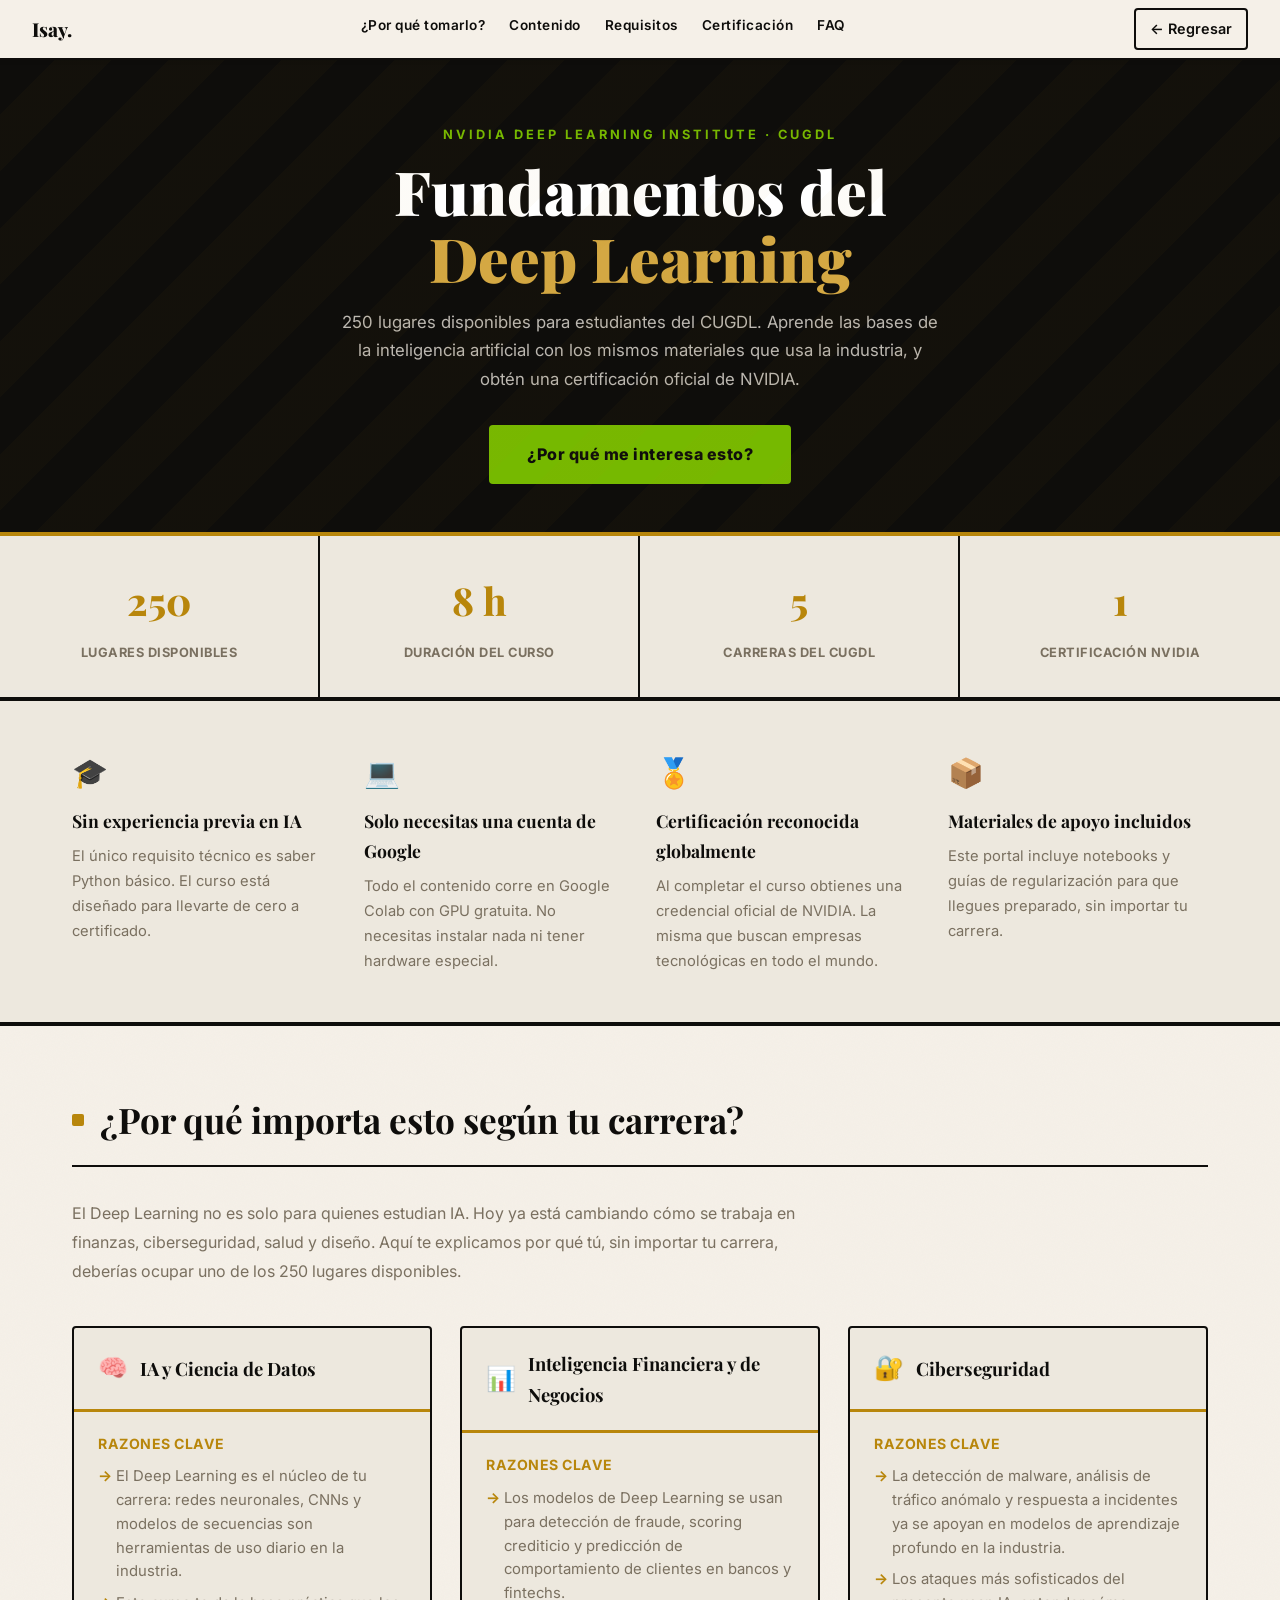
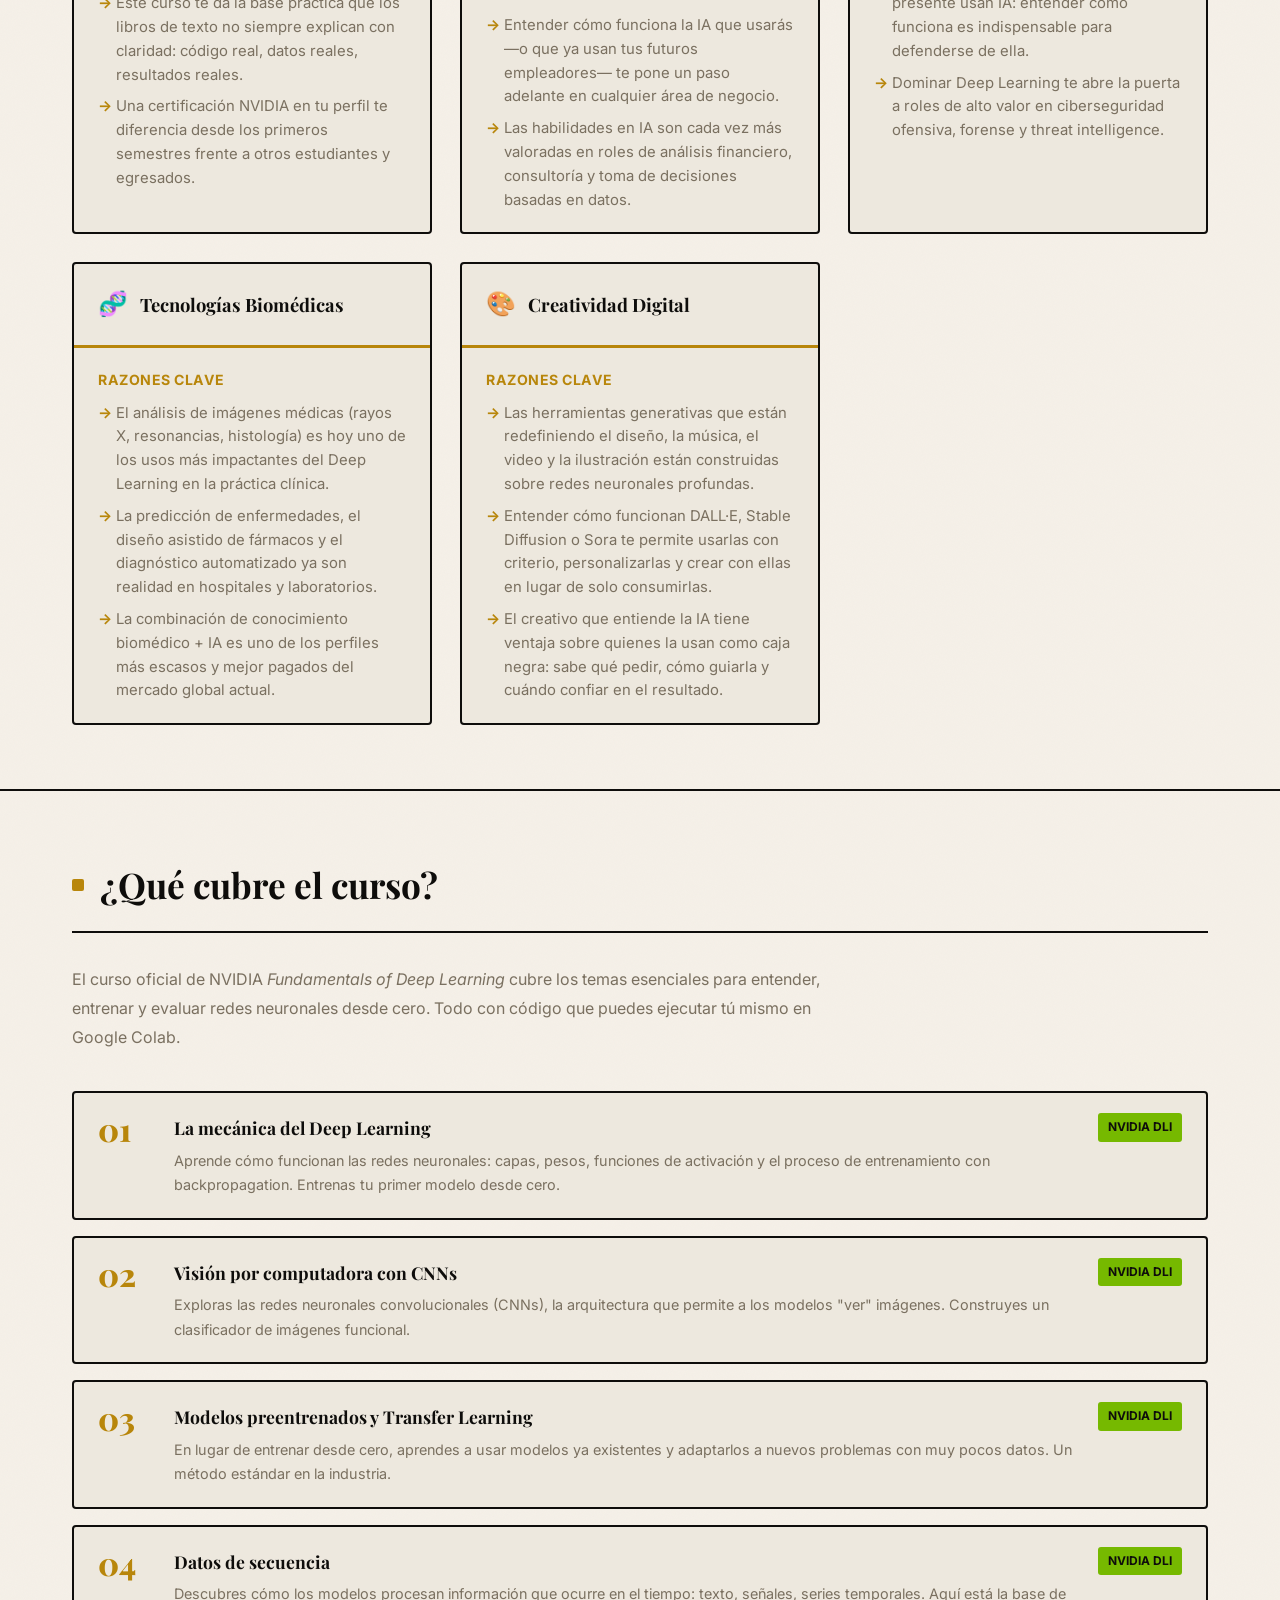
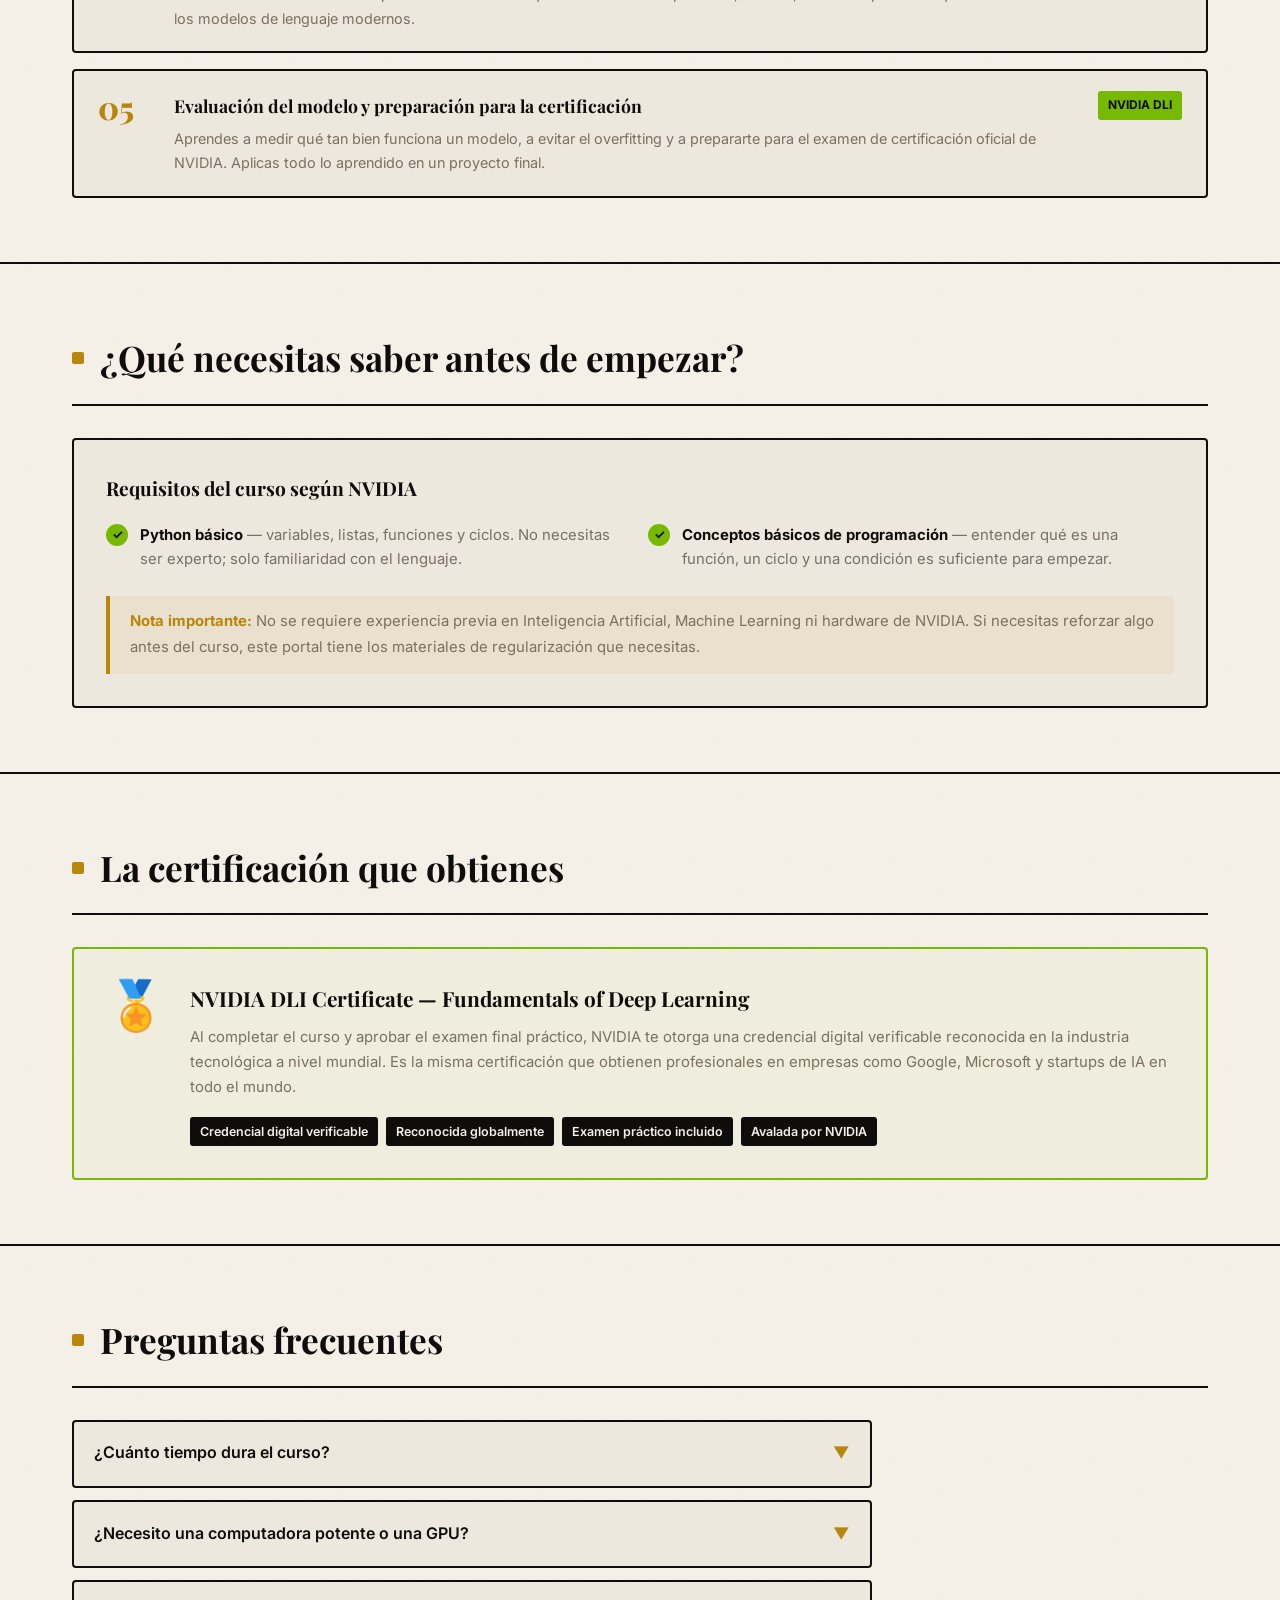
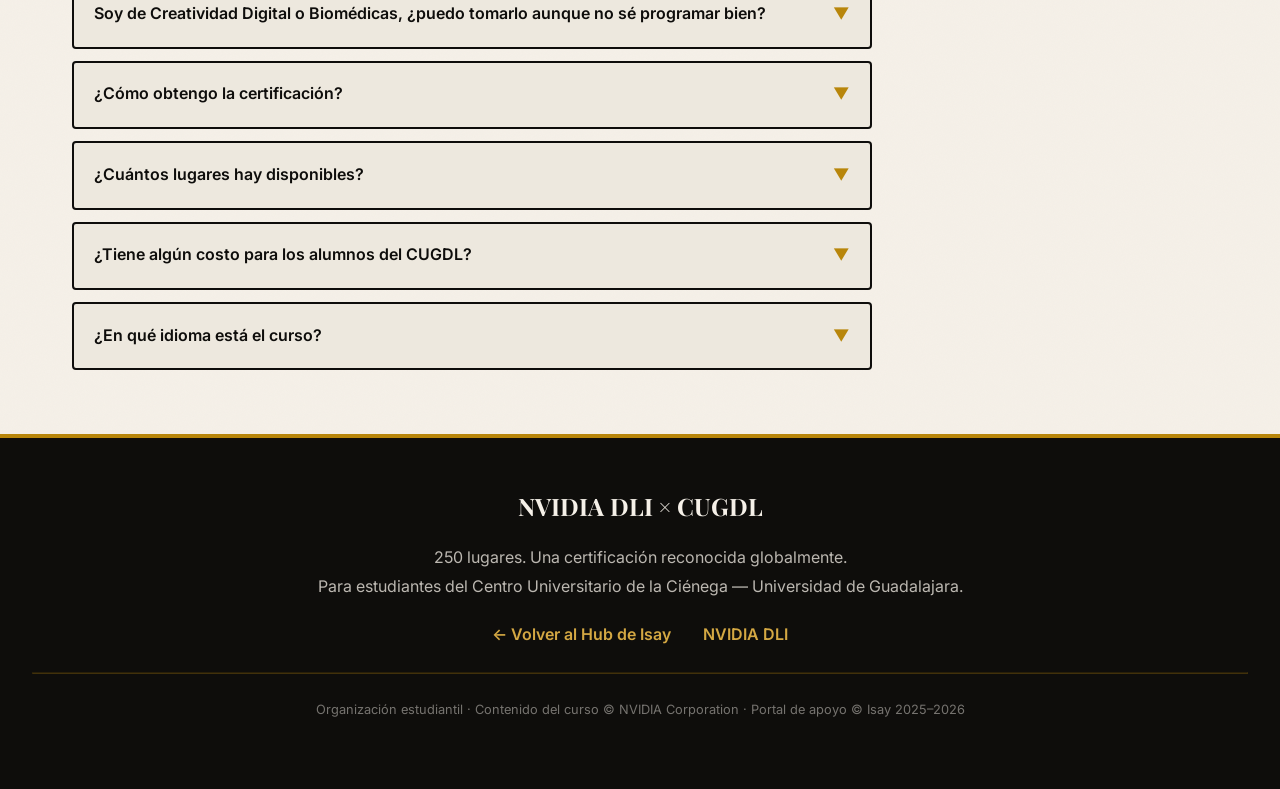
==== nvidia-dli/index.html @ f6b9dc1b "New version 2026 v1" ====
<!DOCTYPE html>
<html lang="es">
<head>
  <meta charset="UTF-8" />
  <meta name="viewport" content="width=device-width, initial-scale=1.0" />
  <title>Fundamentos del Deep Learning — NVIDIA DLI × CUGDL</title>
  <meta name="description" content="250 lugares disponibles. Certifícate en Deep Learning con NVIDIA sin importar tu carrera. Sin experiencia previa en IA requerida." />
  <link rel="preconnect" href="https://fonts.googleapis.com" />
  <link href="https://fonts.googleapis.com/css2?family=Playfair+Display:ital,wght@0,700;0,800;0,900;1,700&family=Inter:wght@300;400;500;600;700;800&family=JetBrains+Mono:wght@400;600&display=swap" rel="stylesheet" />
  <style>
    :root {
      --paper:   #f5f0e8;
      --paper2:  #ede8de;
      --paper3:  #e4ddd0;
      --ink:     #0e0d0b;
      --gold:    #b8860b;
      --gold-lt: #d4a843;
      --muted:   #7a7060;
      --teal:    #1a7a68;
      --red:     #8b1a1a;
      --nvidia:  #76b900;
      --white:   #ffffff;
    }
    * { margin: 0; padding: 0; box-sizing: border-box; }
    html { scroll-behavior: smooth; }

    body {
      font-family: 'Inter', sans-serif;
      background-color: var(--paper);
      background-image: url('data:image/svg+xml,<svg width="100" height="100" xmlns="http://www.w3.org/2000/svg"><filter id="n"><feTurbulence type="fractalNoise" baseFrequency="0.9" numOctaves="4"/></filter><rect width="100" height="100" fill="%230e0d0b" filter="url(%23n)" opacity="0.025"/></svg>');
      color: var(--ink);
      line-height: 1.7;
      overflow-x: hidden;
    }

    /* ── NAV ── */
    nav {
      position: fixed; top: 0; width: 100%; z-index: 100;
      background: var(--paper); border-bottom: 2px solid var(--ink);
      padding: 0 2rem; display: flex; align-items: center;
      justify-content: space-between; height: 60px;
      box-shadow: 0 2px 4px rgba(14,13,11,.08);
    }
    .nav-logo {
      font-family: 'Playfair Display', serif; font-weight: 800;
      font-size: 1.2rem; color: var(--ink); text-decoration: none;
    }
    .nav-logo:hover { color: var(--gold); }
    .nav-links { display: flex; gap: 1.5rem; }
    .nav-links a {
      color: var(--ink); text-decoration: none; font-size: .85rem;
      font-weight: 600; letter-spacing: .5px; border-bottom: 2px solid transparent;
      padding-bottom: 4px; transition: color .2s, border-color .2s;
    }
    .nav-links a:hover { color: var(--gold); border-color: var(--gold); }
    .btn-nav {
      display: inline-flex; align-items: center; gap: 6px;
      color: var(--ink); text-decoration: none; font-weight: 600;
      font-size: .9rem; border: 2px solid var(--ink); padding: 7px 14px;
      border-radius: 4px; transition: all .2s;
    }
    .btn-nav:hover { background: var(--ink); color: var(--paper); }

    main { margin-top: 60px; }

    /* ── MASTHEAD ── */
    .masthead {
      background: var(--ink);
      padding: 4rem 2rem 3rem;
      text-align: center;
      border-bottom: 4px solid var(--gold);
      position: relative;
      overflow: hidden;
    }
    .masthead::before {
      content: '';
      position: absolute; inset: 0;
      background: repeating-linear-gradient(
        -45deg,
        transparent, transparent 40px,
        rgba(184,134,11,.03) 40px, rgba(184,134,11,.03) 80px
      );
    }
    .masthead-eyebrow {
      font-size: .8rem; letter-spacing: 3px; font-weight: 700;
      color: var(--nvidia); text-transform: uppercase; margin-bottom: .75rem;
    }
    .masthead h1 {
      font-family: 'Playfair Display', serif;
      font-size: clamp(2rem, 5vw, 3.8rem);
      font-weight: 900; color: var(--white);
      line-height: 1.1; margin-bottom: 1rem;
    }
    .masthead h1 em { color: var(--gold-lt); font-style: normal; }
    .masthead-sub {
      color: rgba(245,240,232,.75); font-size: 1.05rem;
      max-width: 600px; margin: 0 auto 2rem;
    }
    .masthead-cta {
      display: inline-block;
      background: var(--nvidia); color: var(--ink);
      font-weight: 800; font-size: 1rem; letter-spacing: .5px;
      padding: 14px 36px; border-radius: 4px; text-decoration: none;
      border: 2px solid var(--nvidia); transition: all .2s;
    }
    .masthead-cta:hover { background: transparent; color: var(--nvidia); }

    /* ── STATS BAR ── */
    .stats-bar {
      display: grid;
      grid-template-columns: repeat(4, 1fr);
      background: var(--paper2);
      border-bottom: 2px solid var(--ink);
    }
    .stat {
      text-align: center;
      padding: 2rem 1rem;
      border-right: 2px solid var(--ink);
    }
    .stat:last-child { border-right: none; }
    .stat-num {
      font-family: 'Playfair Display', serif;
      font-size: 2.4rem; font-weight: 800;
      color: var(--gold); display: block; margin-bottom: .25rem;
    }
    .stat-label {
      font-size: .8rem; font-weight: 700; letter-spacing: .5px;
      text-transform: uppercase; color: var(--muted);
    }

    /* ── SECTIONS ── */
    section {
      padding: 4rem 2rem;
      max-width: 1200px;
      margin: 0 auto;
    }
    .section-divider {
      border: none;
      border-top: 2px solid var(--ink);
      margin: 0;
    }
    .section-head {
      display: flex; align-items: center; gap: 1rem;
      margin-bottom: 2rem; padding-bottom: 1rem;
      border-bottom: 2px solid var(--ink);
    }
    .section-head::before {
      content: ''; width: 12px; height: 12px;
      background: var(--gold); border-radius: 2px; flex-shrink: 0;
    }
    .section-head h2 {
      font-family: 'Playfair Display', serif;
      font-size: clamp(1.6rem, 3vw, 2.2rem); color: var(--ink);
    }
    .section-intro {
      color: var(--muted); font-size: 1rem; line-height: 1.8;
      max-width: 760px; margin-bottom: 2.5rem;
    }

    /* ── HOOK STRIP ── */
    .hook-strip {
      background: var(--paper2);
      border-top: 2px solid var(--ink);
      border-bottom: 2px solid var(--ink);
    }
    .hook-strip-inner {
      max-width: 1200px; margin: 0 auto;
      padding: 3rem 2rem;
      display: grid;
      grid-template-columns: repeat(auto-fit, minmax(220px, 1fr));
      gap: 2rem;
    }
    .hook-item {
      display: flex; flex-direction: column; gap: .5rem;
    }
    .hook-icon { font-size: 1.8rem; }
    .hook-title {
      font-family: 'Playfair Display', serif;
      font-size: 1.1rem; font-weight: 700; color: var(--ink);
    }
    .hook-desc { font-size: .92rem; color: var(--muted); line-height: 1.7; }

    /* ── CARRERA CARDS ── */
    .carreras-grid {
      display: grid;
      grid-template-columns: repeat(auto-fit, minmax(300px, 1fr));
      gap: 1.75rem;
    }
    .carrera-card {
      background: var(--paper2);
      border: 2px solid var(--ink);
      border-radius: 4px;
      overflow: hidden;
      transition: transform .3s, box-shadow .3s;
    }
    .carrera-card:hover {
      transform: translateY(-4px);
      box-shadow: 0 8px 20px rgba(14,13,11,.15);
    }
    .carrera-head {
      padding: 1.25rem 1.5rem;
      border-bottom: 3px solid var(--gold);
      display: flex; align-items: center; gap: .75rem;
    }
    .carrera-icon { font-size: 1.5rem; }
    .carrera-name {
      font-family: 'Playfair Display', serif;
      font-size: 1.15rem; font-weight: 700; color: var(--ink);
    }
    .carrera-body { padding: 1.25rem 1.5rem; }
    .carrera-why {
      font-size: .88rem; font-weight: 700; text-transform: uppercase;
      letter-spacing: .5px; color: var(--gold); margin-bottom: .6rem;
    }
    .carrera-body ul {
      list-style: none; display: flex; flex-direction: column; gap: .5rem;
    }
    .carrera-body li {
      font-size: .93rem; color: var(--muted); line-height: 1.6;
      padding-left: 1.1rem; position: relative;
    }
    .carrera-body li::before {
      content: '→'; position: absolute; left: 0; color: var(--gold); font-weight: 700;
    }

    /* ── COURSE MODULES ── */
    .modules-list {
      display: flex; flex-direction: column; gap: 1rem;
    }
    .module-row {
      display: grid;
      grid-template-columns: 56px 1fr auto;
      align-items: start;
      gap: 1.25rem;
      background: var(--paper2);
      border: 2px solid var(--ink);
      border-radius: 4px;
      padding: 1.25rem 1.5rem;
      transition: box-shadow .2s;
    }
    .module-row:hover { box-shadow: 0 4px 12px rgba(14,13,11,.1); }
    .module-num {
      font-family: 'Playfair Display', serif;
      font-size: 2rem; font-weight: 800; color: var(--gold);
      line-height: 1;
    }
    .module-content {}
    .module-title {
      font-family: 'Playfair Display', serif;
      font-size: 1.1rem; font-weight: 700; color: var(--ink);
      margin-bottom: .35rem;
    }
    .module-desc { font-size: .9rem; color: var(--muted); line-height: 1.7; }
    .module-badge {
      background: var(--nvidia); color: var(--ink);
      font-size: .75rem; font-weight: 700; padding: 4px 10px;
      border-radius: 3px; white-space: nowrap; align-self: start;
    }

    /* ── PREREQS ── */
    .prereqs-box {
      background: var(--paper2);
      border: 2px solid var(--ink);
      border-radius: 4px;
      padding: 2rem;
    }
    .prereqs-title {
      font-family: 'Playfair Display', serif;
      font-size: 1.2rem; font-weight: 700; color: var(--ink);
      margin-bottom: 1.25rem;
    }
    .prereq-grid {
      display: grid;
      grid-template-columns: repeat(auto-fit, minmax(240px, 1fr));
      gap: 1rem;
    }
    .prereq-item {
      display: flex; align-items: flex-start; gap: .75rem;
    }
    .prereq-check {
      width: 22px; height: 22px; min-width: 22px;
      background: var(--nvidia); color: var(--ink);
      border-radius: 50%; display: flex; align-items: center;
      justify-content: center; font-weight: 700; font-size: .8rem;
    }
    .prereq-text { font-size: .93rem; color: var(--muted); line-height: 1.6; }
    .prereq-text strong { color: var(--ink); }
    .nota-box {
      margin-top: 1.5rem;
      border-left: 4px solid var(--gold);
      padding: .85rem 1.25rem;
      background: rgba(184,134,11,.07);
      border-radius: 0 4px 4px 0;
      font-size: .93rem; color: var(--muted); line-height: 1.7;
    }
    .nota-box strong { color: var(--gold); }

    /* ── FECHAS STRIP ── */
    .fechas-strip {
      background: var(--ink);
      border-bottom: 4px solid var(--gold);
    }
    .fechas-inner {
      max-width: 1200px; margin: 0 auto;
      padding: 2.5rem 2rem; text-align: center;
    }
    .fechas-eyebrow {
      font-size: .72rem; letter-spacing: 3px; text-transform: uppercase;
      color: var(--nvidia); font-weight: 700; margin-bottom: 1.5rem;
    }
    .fechas-grid {
      display: flex; align-items: center; justify-content: center;
      gap: 2.5rem; flex-wrap: wrap; margin-bottom: 1.25rem;
    }
    .fecha-item { text-align: center; }
    .fecha-dia {
      display: block;
      font-family: 'Playfair Display', serif; font-size: 1.5rem; font-weight: 800;
      color: var(--white); margin-bottom: .3rem;
    }
    .fecha-hora {
      display: block;
      font-family: 'JetBrains Mono', monospace; font-size: 1.1rem;
      color: var(--gold-lt); font-weight: 600; margin-bottom: .2rem;
    }
    .fecha-chip {
      display: inline-block;
      background: var(--gold); color: var(--ink);
      font-size: .7rem; font-weight: 700; letter-spacing: .5px;
      padding: 3px 10px; border-radius: 3px;
    }
    .fecha-sep {
      font-family: 'Playfair Display', serif; font-size: 2.5rem;
      color: var(--gold); font-weight: 700; opacity: .5;
    }
    .fechas-nota {
      font-size: .8rem; color: rgba(245,240,232,.45); letter-spacing: .3px;
    }

    /* ── OBJETIVOS BOX ── */
    .objetivos-box {
      background: rgba(118,185,0,.06);
      border: 2px solid var(--nvidia);
      border-radius: 4px; padding: 1.5rem 2rem; margin-bottom: 2rem;
    }
    .objetivos-title {
      font-size: .72rem; font-weight: 700; text-transform: uppercase;
      letter-spacing: 2px; color: var(--nvidia); margin-bottom: 1rem;
    }
    .objetivos-list {
      display: grid;
      grid-template-columns: repeat(auto-fit, minmax(220px, 1fr));
      gap: .75rem;
    }
    .objetivo-item {
      display: flex; gap: .6rem; align-items: flex-start;
    }
    .objetivo-check {
      width: 20px; min-width: 20px; height: 20px;
      background: var(--nvidia); color: var(--ink); border-radius: 50%;
      display: flex; align-items: center; justify-content: center;
      font-size: .7rem; font-weight: 800;
    }
    .objetivo-text { font-size: .9rem; color: var(--muted); line-height: 1.5; }

    /* ── CERT INFO ── */
    .cert-box {
      border: 2px solid var(--nvidia);
      border-radius: 4px;
      padding: 2rem;
      display: grid;
      grid-template-columns: auto 1fr;
      gap: 1.5rem;
      align-items: start;
      background: rgba(118,185,0,.04);
    }
    .cert-logo {
      font-size: 3rem; line-height: 1;
    }
    .cert-title {
      font-family: 'Playfair Display', serif;
      font-size: 1.3rem; font-weight: 700; color: var(--ink);
      margin-bottom: .5rem;
    }
    .cert-desc { font-size: .93rem; color: var(--muted); line-height: 1.7; }
    .cert-tags {
      display: flex; flex-wrap: wrap; gap: .5rem; margin-top: 1rem;
    }
    .cert-tag {
      background: var(--ink); color: var(--paper);
      font-size: .78rem; font-weight: 600; padding: 4px 10px;
      border-radius: 3px;
    }

    /* ── FAQ ── */
    .faq-list { max-width: 800px; display: flex; flex-direction: column; gap: .75rem; }
    .faq-item {
      background: var(--paper2); border: 2px solid var(--ink);
      border-radius: 4px; overflow: hidden;
    }
    .faq-q {
      padding: 1.1rem 1.25rem;
      display: flex; justify-content: space-between; align-items: center;
      font-weight: 600; cursor: pointer;
      border-bottom: 2px solid transparent;
      transition: background .2s;
    }
    .faq-q:hover { background: var(--paper3); }
    .faq-item.open .faq-q { border-color: var(--ink); }
    .faq-arrow { color: var(--gold); font-size: 1rem; transition: transform .2s; }
    .faq-item.open .faq-arrow { transform: rotate(180deg); }
    .faq-a {
      max-height: 0; overflow: hidden;
      padding: 0 1.25rem; color: var(--muted);
      font-size: .93rem; line-height: 1.8;
      transition: max-height .3s ease, padding .3s ease;
    }
    .faq-item.open .faq-a { max-height: 400px; padding: 1.1rem 1.25rem; }

    /* ── FOOTER ── */
    footer {
      background: var(--ink); color: var(--paper);
      padding: 3rem 2rem; text-align: center;
      border-top: 4px solid var(--gold); margin-top: 0;
    }
    footer h3 {
      font-family: 'Playfair Display', serif;
      font-size: 1.5rem; margin-bottom: 1rem;
    }
    footer p { color: rgba(245,240,232,.75); margin-bottom: 1.25rem; line-height: 1.8; }
    .footer-links { display: flex; justify-content: center; gap: 2rem; flex-wrap: wrap; margin-bottom: 1.5rem; }
    .footer-links a { color: var(--gold-lt); text-decoration: none; font-weight: 600; transition: color .2s; }
    .footer-links a:hover { color: var(--white); }
    hr.footer-rule { border-color: var(--gold); opacity: .3; margin: 1.5rem 0; }
    .footer-credits { font-size: .8rem; color: rgba(245,240,232,.45); }

    /* ── RESPONSIVE ── */
    @media (max-width: 768px) {
      .stats-bar { grid-template-columns: repeat(2, 1fr); }
      .stat { border-bottom: 2px solid var(--ink); }
      .stat:nth-child(odd) { border-right: 2px solid var(--ink); }
      .stat:nth-child(even) { border-right: none; }
      .stat:nth-last-child(-n+2) { border-bottom: none; }
      .nav-links { display: none; }
      .module-row { grid-template-columns: 44px 1fr; }
      .module-badge { display: none; }
      .cert-box { grid-template-columns: 1fr; }
    }
    @media (max-width: 480px) {
      section { padding: 2.5rem 1rem; }
      .masthead { padding: 3rem 1rem 2.5rem; }
      .stats-bar { grid-template-columns: 1fr 1fr; }
    }
  </style>
</head>
<body>

  <!-- NAV -->
  <nav>
    <a href="../" class="nav-logo">Isay.</a>
    <div class="nav-links">
      <a href="#por-que">¿Por qué tomarlo?</a>
      <a href="#contenido">Contenido</a>
      <a href="#requisitos">Requisitos</a>
      <a href="#certificacion">Certificación</a>
      <a href="#faq">FAQ</a>
    </div>
    <a href="../" class="btn-nav">← Regresar</a>
  </nav>

  <main>

    <!-- MASTHEAD -->
    <div class="masthead">
      <p class="masthead-eyebrow">NVIDIA Deep Learning Institute · CUGDL</p>
      <h1>Fundamentos del<br><em>Deep Learning</em></h1>
      <p class="masthead-sub">
        250 lugares disponibles para estudiantes del CUGDL.
        Aprende las bases de la inteligencia artificial con los mismos materiales que usa la industria,
        y obtén una certificación oficial de NVIDIA.
      </p>
      <a href="#por-que" class="masthead-cta">¿Por qué me interesa esto?</a>
    </div>

    <!-- STATS BAR -->
    <div class="stats-bar">
      <div class="stat">
        <span class="stat-num">250</span>
        <span class="stat-label">Lugares disponibles</span>
      </div>
      <div class="stat">
        <span class="stat-num">8 h</span>
        <span class="stat-label">Duración del curso</span>
      </div>
      <div class="stat">
        <span class="stat-num">5</span>
        <span class="stat-label">Carreras del CUGDL</span>
      </div>
      <div class="stat">
        <span class="stat-num">1</span>
        <span class="stat-label">Certificación NVIDIA</span>
      </div>
    </div>

    <!-- HOOK STRIP -->
    <div class="hook-strip">
      <div class="hook-strip-inner">
        <div class="hook-item">
          <span class="hook-icon">🎓</span>
          <div class="hook-title">Sin experiencia previa en IA</div>
          <p class="hook-desc">El único requisito técnico es saber Python básico. El curso está diseñado para llevarte de cero a certificado.</p>
        </div>
        <div class="hook-item">
          <span class="hook-icon">💻</span>
          <div class="hook-title">Solo necesitas una cuenta de Google</div>
          <p class="hook-desc">Todo el contenido corre en Google Colab con GPU gratuita. No necesitas instalar nada ni tener hardware especial.</p>
        </div>
        <div class="hook-item">
          <span class="hook-icon">🏅</span>
          <div class="hook-title">Certificación reconocida globalmente</div>
          <p class="hook-desc">Al completar el curso obtienes una credencial oficial de NVIDIA. La misma que buscan empresas tecnológicas en todo el mundo.</p>
        </div>
        <div class="hook-item">
          <span class="hook-icon">📦</span>
          <div class="hook-title">Materiales de apoyo incluidos</div>
          <p class="hook-desc">Este portal incluye notebooks y guías de regularización para que llegues preparado, sin importar tu carrera.</p>
        </div>
      </div>
    </div>

    <hr class="section-divider" />

    <!-- POR QUÉ — 5 CARRERAS -->
    <section id="por-que">
      <div class="section-head">
        <h2>¿Por qué importa esto según tu carrera?</h2>
      </div>
      <p class="section-intro">
        El Deep Learning no es solo para quienes estudian IA. Hoy ya está cambiando cómo se trabaja en finanzas, ciberseguridad, salud y diseño. Aquí te explicamos por qué tú, sin importar tu carrera, deberías ocupar uno de los 250 lugares disponibles.
      </p>
      <div class="carreras-grid">

        <div class="carrera-card">
          <div class="carrera-head">
            <span class="carrera-icon">🧠</span>
            <span class="carrera-name">IA y Ciencia de Datos</span>
          </div>
          <div class="carrera-body">
            <p class="carrera-why">Razones clave</p>
            <ul>
              <li>El Deep Learning es el núcleo de tu carrera: redes neuronales, CNNs y modelos de secuencias son herramientas de uso diario en la industria.</li>
              <li>Este curso te da la base práctica que los libros de texto no siempre explican con claridad: código real, datos reales, resultados reales.</li>
              <li>Una certificación NVIDIA en tu perfil te diferencia desde los primeros semestres frente a otros estudiantes y egresados.</li>
            </ul>
          </div>
        </div>

        <div class="carrera-card">
          <div class="carrera-head">
            <span class="carrera-icon">📊</span>
            <span class="carrera-name">Inteligencia Financiera y de Negocios</span>
          </div>
          <div class="carrera-body">
            <p class="carrera-why">Razones clave</p>
            <ul>
              <li>Los modelos de Deep Learning se usan para detección de fraude, scoring crediticio y predicción de comportamiento de clientes en bancos y fintechs.</li>
              <li>Entender cómo funciona la IA que usarás —o que ya usan tus futuros empleadores— te pone un paso adelante en cualquier área de negocio.</li>
              <li>Las habilidades en IA son cada vez más valoradas en roles de análisis financiero, consultoría y toma de decisiones basadas en datos.</li>
            </ul>
          </div>
        </div>

        <div class="carrera-card">
          <div class="carrera-head">
            <span class="carrera-icon">🔐</span>
            <span class="carrera-name">Ciberseguridad</span>
          </div>
          <div class="carrera-body">
            <p class="carrera-why">Razones clave</p>
            <ul>
              <li>La detección de malware, análisis de tráfico anómalo y respuesta a incidentes ya se apoyan en modelos de aprendizaje profundo en la industria.</li>
              <li>Los ataques más sofisticados del presente usan IA: entender cómo funciona es indispensable para defenderse de ella.</li>
              <li>Dominar Deep Learning te abre la puerta a roles de alto valor en ciberseguridad ofensiva, forense y threat intelligence.</li>
            </ul>
          </div>
        </div>

        <div class="carrera-card">
          <div class="carrera-head">
            <span class="carrera-icon">🧬</span>
            <span class="carrera-name">Tecnologías Biomédicas</span>
          </div>
          <div class="carrera-body">
            <p class="carrera-why">Razones clave</p>
            <ul>
              <li>El análisis de imágenes médicas (rayos X, resonancias, histología) es hoy uno de los usos más impactantes del Deep Learning en la práctica clínica.</li>
              <li>La predicción de enfermedades, el diseño asistido de fármacos y el diagnóstico automatizado ya son realidad en hospitales y laboratorios.</li>
              <li>La combinación de conocimiento biomédico + IA es uno de los perfiles más escasos y mejor pagados del mercado global actual.</li>
            </ul>
          </div>
        </div>

        <div class="carrera-card">
          <div class="carrera-head">
            <span class="carrera-icon">🎨</span>
            <span class="carrera-name">Creatividad Digital</span>
          </div>
          <div class="carrera-body">
            <p class="carrera-why">Razones clave</p>
            <ul>
              <li>Las herramientas generativas que están redefiniendo el diseño, la música, el video y la ilustración están construidas sobre redes neuronales profundas.</li>
              <li>Entender cómo funcionan DALL·E, Stable Diffusion o Sora te permite usarlas con criterio, personalizarlas y crear con ellas en lugar de solo consumirlas.</li>
              <li>El creativo que entiende la IA tiene ventaja sobre quienes la usan como caja negra: sabe qué pedir, cómo guiarla y cuándo confiar en el resultado.</li>
            </ul>
          </div>
        </div>

      </div>
    </section>

    <hr class="section-divider" />

    <!-- CONTENIDO DEL CURSO -->
    <section id="contenido">
      <div class="section-head">
        <h2>¿Qué cubre el curso?</h2>
      </div>
      <p class="section-intro">
        El curso oficial de NVIDIA <em>Fundamentals of Deep Learning</em> cubre los temas esenciales para entender, entrenar y evaluar redes neuronales desde cero. Todo con código que puedes ejecutar tú mismo en Google Colab.
      </p>
      <div class="modules-list">

        <div class="module-row">
          <div class="module-num">01</div>
          <div class="module-content">
            <div class="module-title">La mecánica del Deep Learning</div>
            <p class="module-desc">Aprende cómo funcionan las redes neuronales: capas, pesos, funciones de activación y el proceso de entrenamiento con backpropagation. Entrenas tu primer modelo desde cero.</p>
          </div>
          <span class="module-badge">NVIDIA DLI</span>
        </div>

        <div class="module-row">
          <div class="module-num">02</div>
          <div class="module-content">
            <div class="module-title">Visión por computadora con CNNs</div>
            <p class="module-desc">Exploras las redes neuronales convolucionales (CNNs), la arquitectura que permite a los modelos "ver" imágenes. Construyes un clasificador de imágenes funcional.</p>
          </div>
          <span class="module-badge">NVIDIA DLI</span>
        </div>

        <div class="module-row">
          <div class="module-num">03</div>
          <div class="module-content">
            <div class="module-title">Modelos preentrenados y Transfer Learning</div>
            <p class="module-desc">En lugar de entrenar desde cero, aprendes a usar modelos ya existentes y adaptarlos a nuevos problemas con muy pocos datos. Un método estándar en la industria.</p>
          </div>
          <span class="module-badge">NVIDIA DLI</span>
        </div>

        <div class="module-row">
          <div class="module-num">04</div>
          <div class="module-content">
            <div class="module-title">Datos de secuencia</div>
            <p class="module-desc">Descubres cómo los modelos procesan información que ocurre en el tiempo: texto, señales, series temporales. Aquí está la base de los modelos de lenguaje modernos.</p>
          </div>
          <span class="module-badge">NVIDIA DLI</span>
        </div>

        <div class="module-row">
          <div class="module-num">05</div>
          <div class="module-content">
            <div class="module-title">Evaluación del modelo y preparación para la certificación</div>
            <p class="module-desc">Aprendes a medir qué tan bien funciona un modelo, a evitar el overfitting y a prepararte para el examen de certificación oficial de NVIDIA. Aplicas todo lo aprendido en un proyecto final.</p>
          </div>
          <span class="module-badge">NVIDIA DLI</span>
        </div>

      </div>
    </section>

    <hr class="section-divider" />

    <!-- REQUISITOS -->
    <section id="requisitos">
      <div class="section-head">
        <h2>¿Qué necesitas saber antes de empezar?</h2>
      </div>
      <div class="prereqs-box">
        <p class="prereqs-title">Requisitos del curso según NVIDIA</p>
        <div class="prereq-grid">
          <div class="prereq-item">
            <div class="prereq-check">✓</div>
            <p class="prereq-text"><strong>Python básico</strong> — variables, listas, funciones y ciclos. No necesitas ser experto; solo familiaridad con el lenguaje.</p>
          </div>
          <div class="prereq-item">
            <div class="prereq-check">✓</div>
            <p class="prereq-text"><strong>Conceptos básicos de programación</strong> — entender qué es una función, un ciclo y una condición es suficiente para empezar.</p>
          </div>
        </div>
        <div class="nota-box">
          <strong>Nota importante:</strong> No se requiere experiencia previa en Inteligencia Artificial, Machine Learning ni hardware de NVIDIA. Si necesitas reforzar algo antes del curso, este portal tiene los materiales de regularización que necesitas.
        </div>
      </div>
    </section>

    <hr class="section-divider" />

    <!-- CERTIFICACIÓN -->
    <section id="certificacion">
      <div class="section-head">
        <h2>La certificación que obtienes</h2>
      </div>
      <div class="cert-box">
        <div class="cert-logo">🏅</div>
        <div>
          <div class="cert-title">NVIDIA DLI Certificate — Fundamentals of Deep Learning</div>
          <p class="cert-desc">
            Al completar el curso y aprobar el examen final práctico, NVIDIA te otorga una credencial digital verificable reconocida en la industria tecnológica a nivel mundial. Es la misma certificación que obtienen profesionales en empresas como Google, Microsoft y startups de IA en todo el mundo.
          </p>
          <div class="cert-tags">
            <span class="cert-tag">Credencial digital verificable</span>
            <span class="cert-tag">Reconocida globalmente</span>
            <span class="cert-tag">Examen práctico incluido</span>
            <span class="cert-tag">Avalada por NVIDIA</span>
          </div>
        </div>
      </div>
    </section>

    <hr class="section-divider" />

    <!-- FAQ -->
    <section id="faq">
      <div class="section-head">
        <h2>Preguntas frecuentes</h2>
      </div>
      <div class="faq-list">

        <div class="faq-item">
          <div class="faq-q">
            <span>¿Cuánto tiempo dura el curso?</span>
            <span class="faq-arrow">▼</span>
          </div>
          <div class="faq-a">El curso tiene una duración aproximada de 8 horas de contenido interactivo. Puedes avanzar a tu propio ritmo y pausar cuando necesites.</div>
        </div>

        <div class="faq-item">
          <div class="faq-q">
            <span>¿Necesito una computadora potente o una GPU?</span>
            <span class="faq-arrow">▼</span>
          </div>
          <div class="faq-a">No. Todo el curso funciona en Google Colab, que es una plataforma gratuita en la nube de Google. Solo necesitas una cuenta de Gmail y conexión a internet. No se requiere ningún hardware especial.</div>
        </div>

        <div class="faq-item">
          <div class="faq-q">
            <span>Soy de Creatividad Digital o Biomédicas, ¿puedo tomarlo aunque no sé programar bien?</span>
            <span class="faq-arrow">▼</span>
          </div>
          <div class="faq-a">Sí. El único requisito técnico es tener conocimientos básicos de Python. Este portal incluye materiales de regularización pensados exactamente para esto: ayudarte a llegar preparado sin importar tu carrera. No te vas a quedar atrás.</div>
        </div>

        <div class="faq-item">
          <div class="faq-q">
            <span>¿Cómo obtengo la certificación?</span>
            <span class="faq-arrow">▼</span>
          </div>
          <div class="faq-a">Al finalizar el contenido del curso, hay un examen práctico. Si lo apruebas, NVIDIA emite directamente tu certificado digital. El examen se realiza dentro de la misma plataforma del curso.</div>
        </div>

        <div class="faq-item">
          <div class="faq-q">
            <span>¿Cuántos lugares hay disponibles?</span>
            <span class="faq-arrow">▼</span>
          </div>
          <div class="faq-a">Hay 250 lugares en total, distribuidos entre las 5 carreras del CUGDL. Una vez que los 250 estén ocupados, no habrá más acceso en esta edición.</div>
        </div>

        <div class="faq-item">
          <div class="faq-q">
            <span>¿Tiene algún costo para los alumnos del CUGDL?</span>
            <span class="faq-arrow">▼</span>
          </div>
          <div class="faq-a">El acceso al curso y la certificación son parte de este programa especial para el CUGDL. Consulta con los organizadores los detalles de inscripción.</div>
        </div>

        <div class="faq-item">
          <div class="faq-q">
            <span>¿En qué idioma está el curso?</span>
            <span class="faq-arrow">▼</span>
          </div>
          <div class="faq-a">El contenido oficial de NVIDIA está en inglés, pero los materiales de apoyo de este portal —notebooks y guías— están en español para facilitar la comprensión.</div>
        </div>

      </div>
    </section>

  </main>

  <!-- FOOTER -->
  <footer>
    <h3>NVIDIA DLI × CUGDL</h3>
    <p>250 lugares. Una certificación reconocida globalmente.<br>Para estudiantes del Centro Universitario de la Ciénega — Universidad de Guadalajara.</p>
    <div class="footer-links">
      <a href="../">← Volver al Hub de Isay</a>
      <a href="https://www.nvidia.com/en-us/training/" target="_blank" rel="noopener">NVIDIA DLI</a>
    </div>
    <hr class="footer-rule" />
    <p class="footer-credits">Organización estudiantil · Contenido del curso © NVIDIA Corporation · Portal de apoyo © Isay 2025–2026</p>
  </footer>

  <script>
    // FAQ toggle
    document.querySelectorAll('.faq-q').forEach(btn => {
      btn.addEventListener('click', () => {
        const item = btn.closest('.faq-item');
        const isOpen = item.classList.contains('open');
        document.querySelectorAll('.faq-item.open').forEach(i => i.classList.remove('open'));
        if (!isOpen) item.classList.add('open');
      });
    });
    // Smooth scroll
    document.querySelectorAll('a[href^="#"]').forEach(a => {
      a.addEventListener('click', e => {
        const target = document.querySelector(a.getAttribute('href'));
        if (target) { e.preventDefault(); target.scrollIntoView({ behavior: 'smooth', block: 'start' }); }
      });
    });
  </script>
</body>
</html>
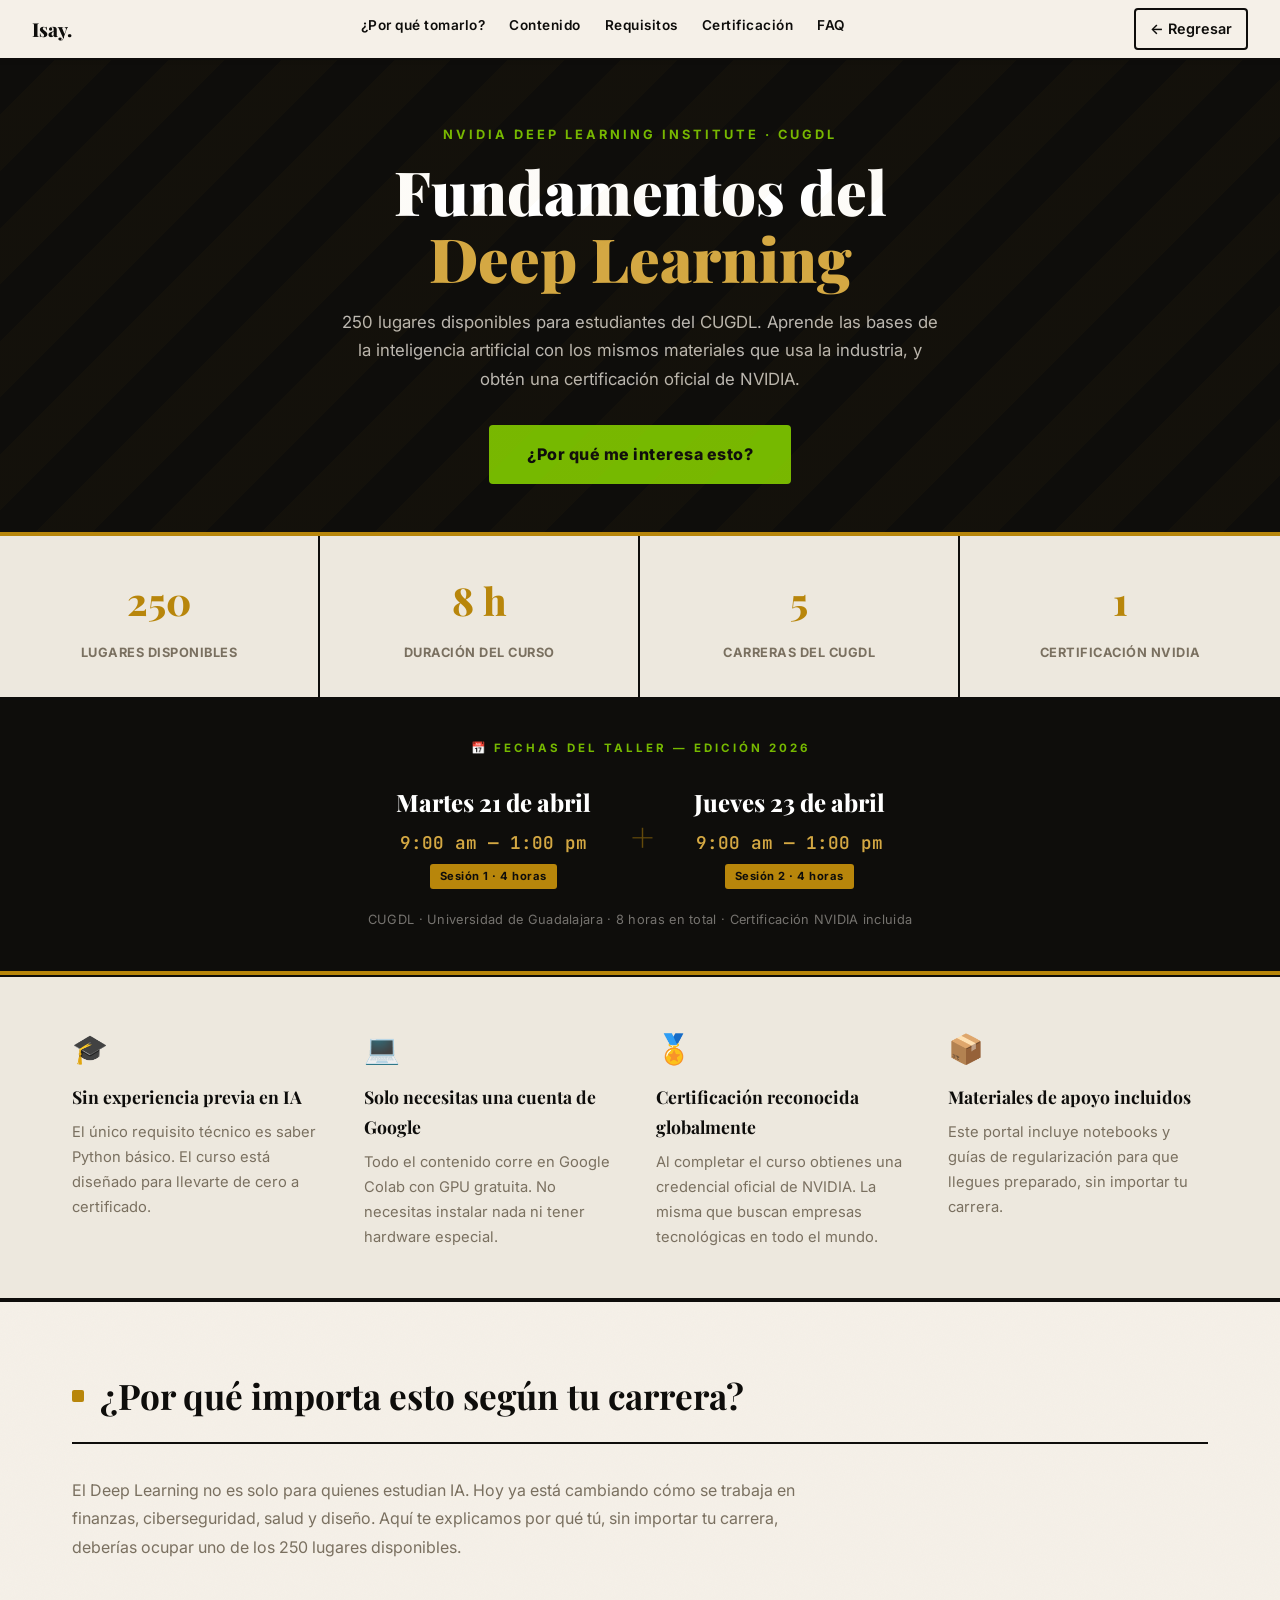
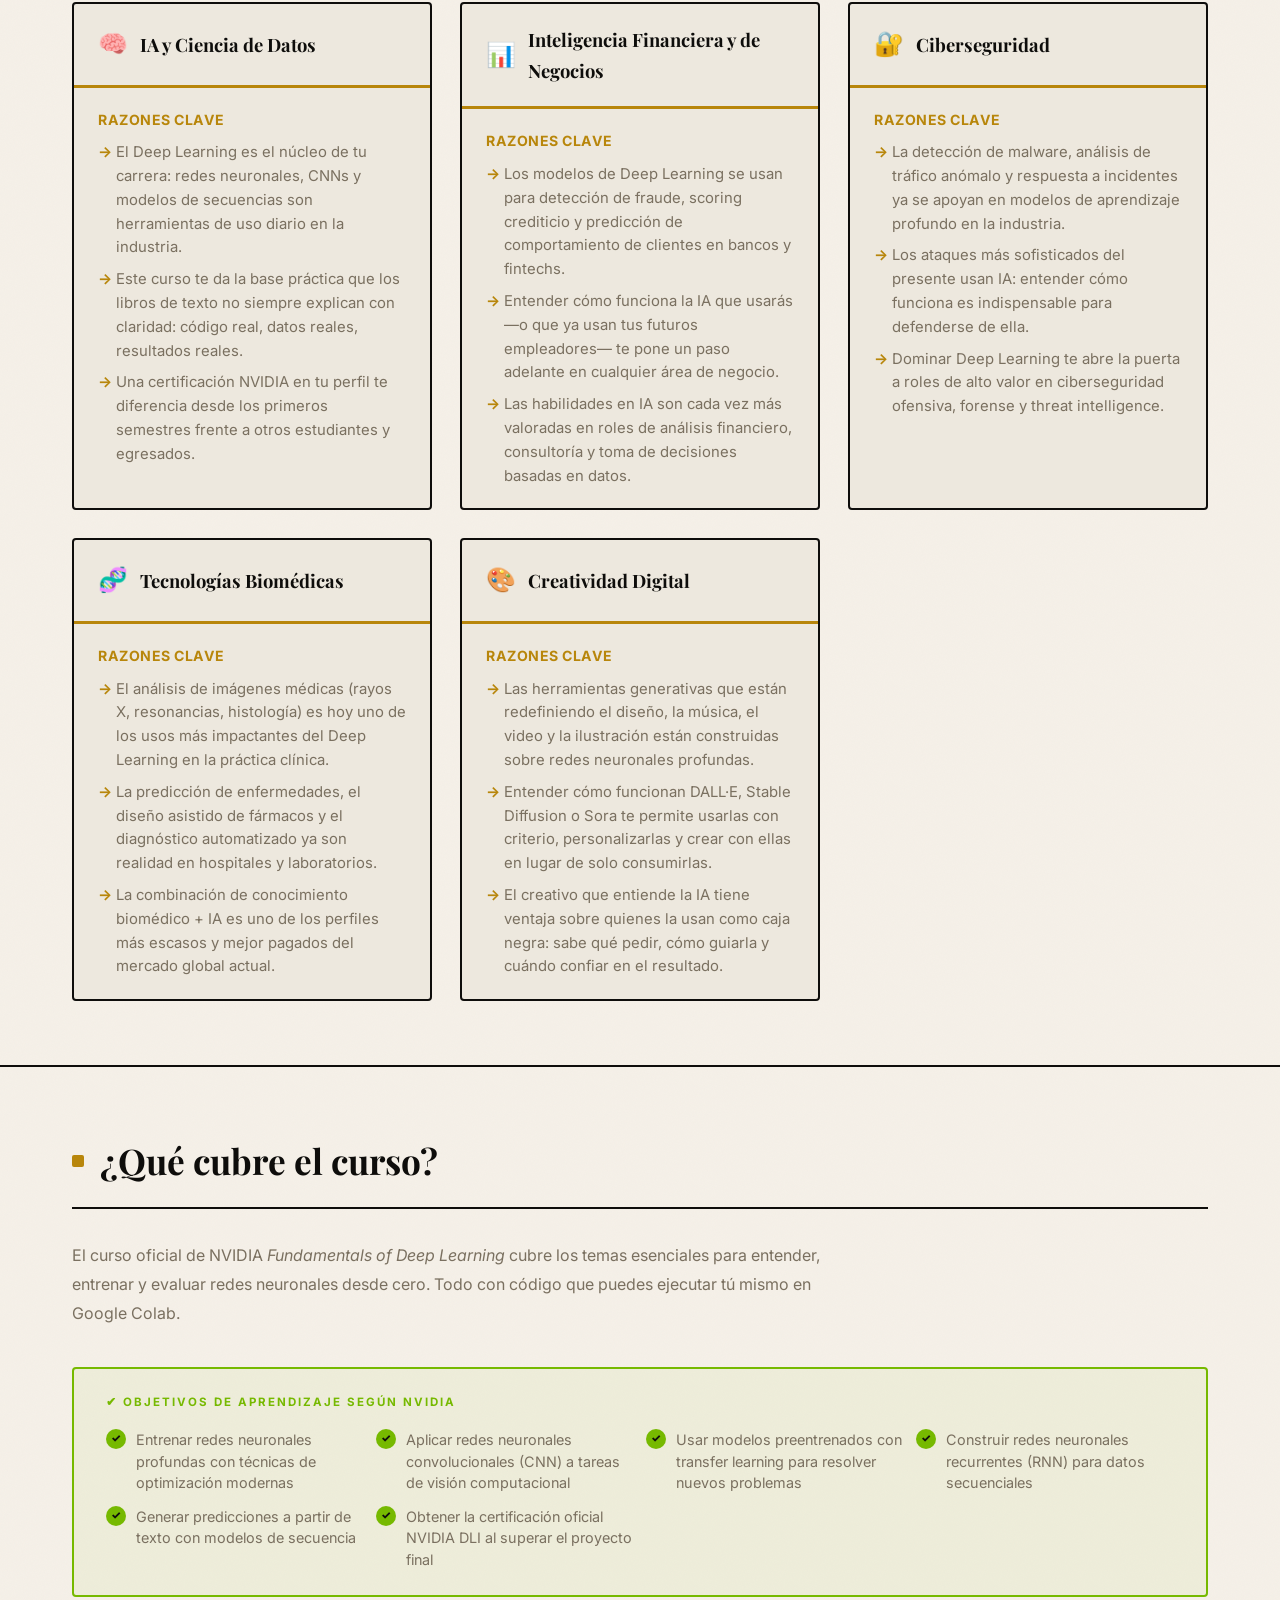
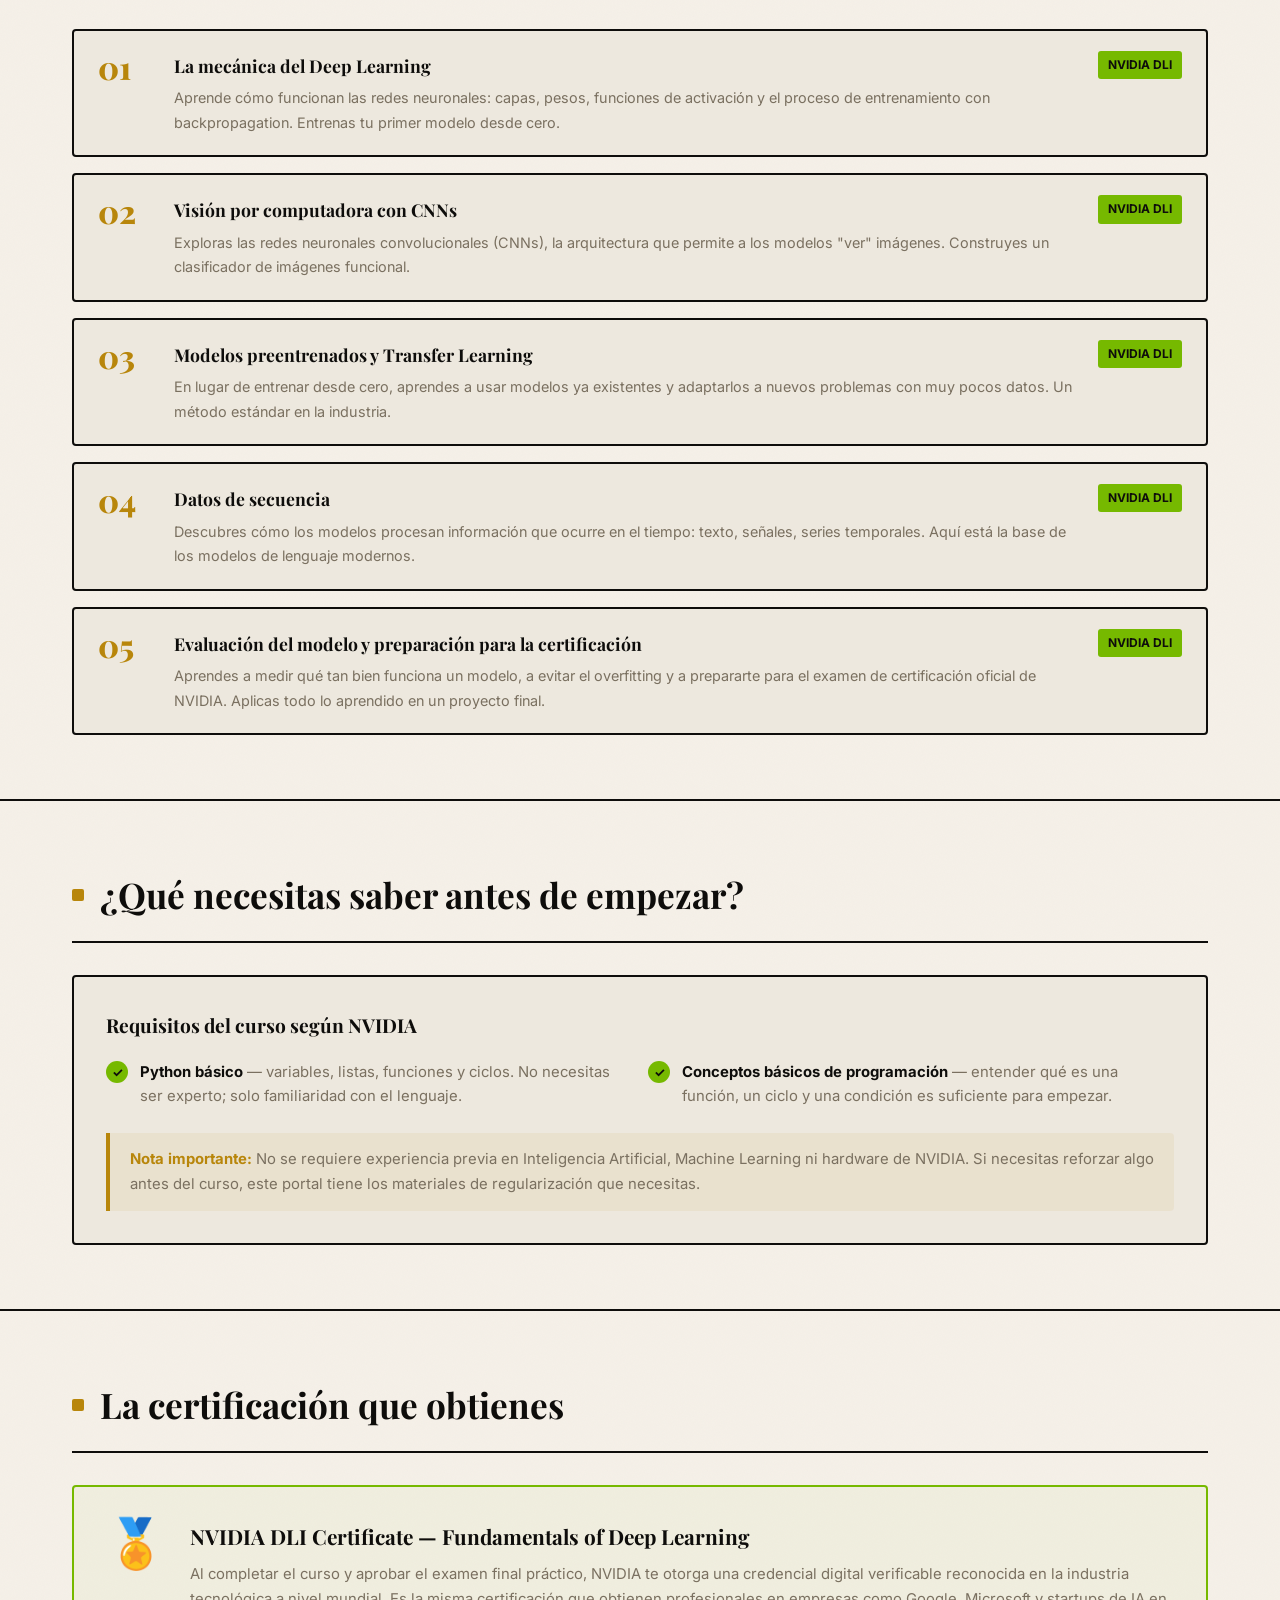
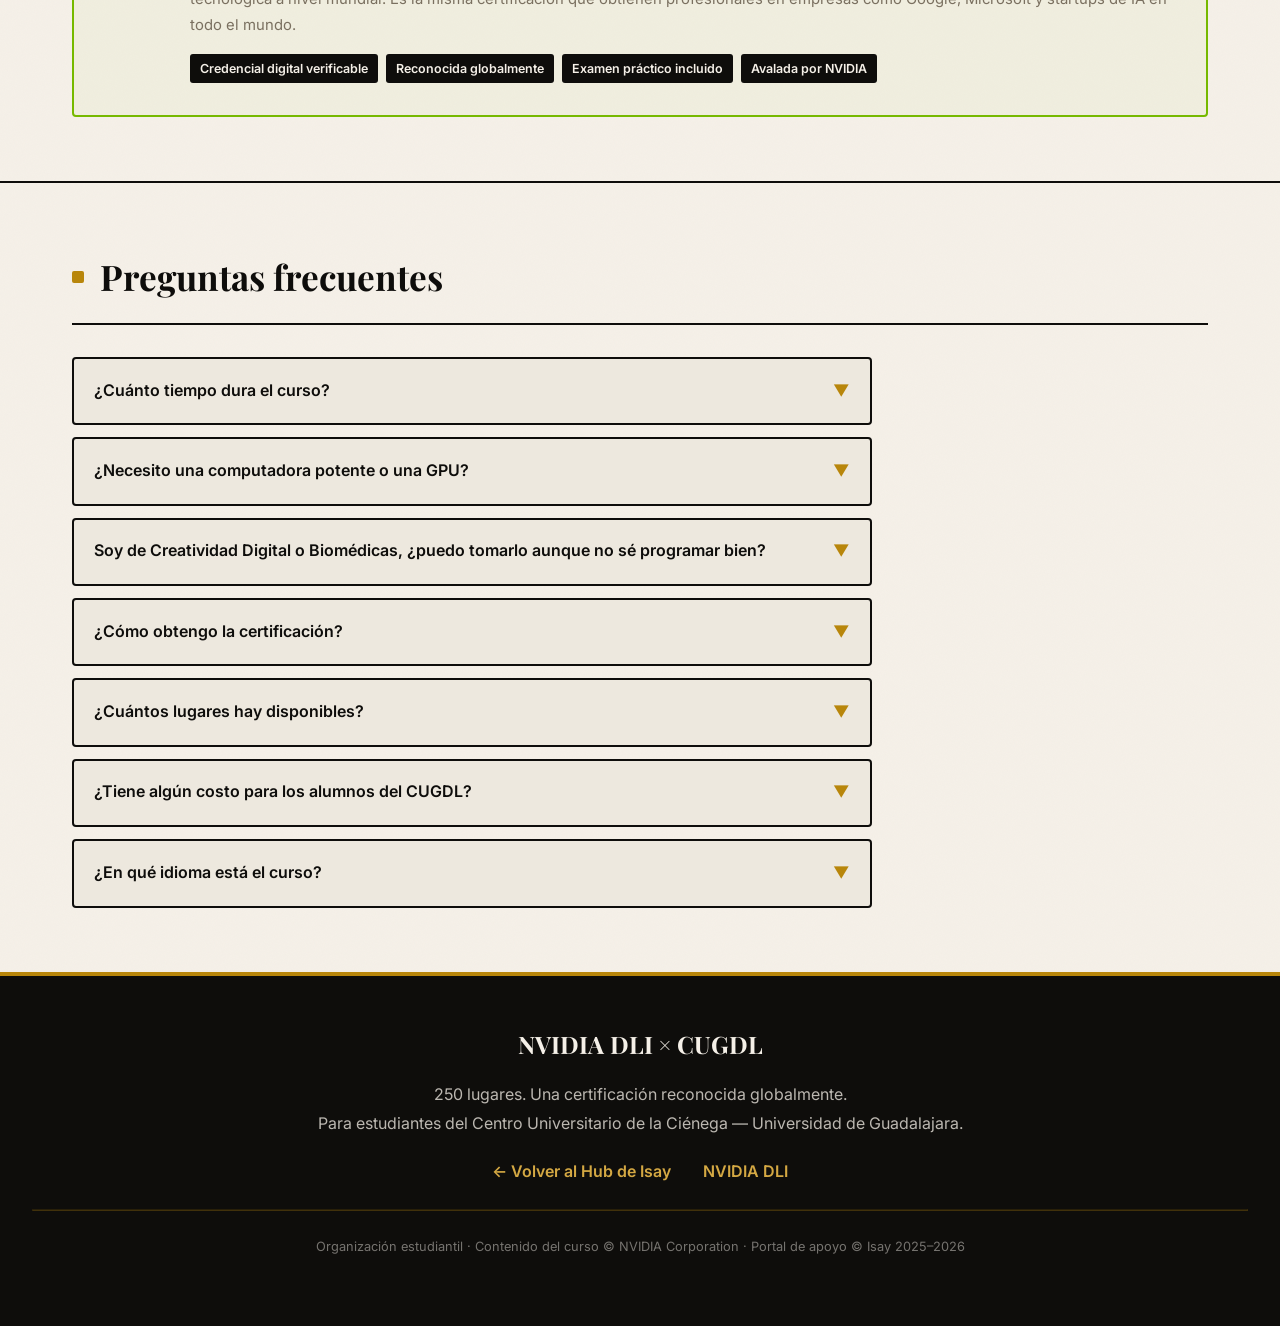
==== commit c352387c: "V3 V3" ====
--- a/nvidia-dli/index.html
+++ b/nvidia-dli/index.html
@@ -502,6 +502,27 @@
       </div>
     </div>
 
+    <!-- FECHAS -->
+    <div class="fechas-strip">
+      <div class="fechas-inner">
+        <p class="fechas-eyebrow">📅 Fechas del taller — edición 2026</p>
+        <div class="fechas-grid">
+          <div class="fecha-item">
+            <span class="fecha-dia">Martes 21 de abril</span>
+            <span class="fecha-hora">9:00 am — 1:00 pm</span>
+            <span class="fecha-chip">Sesión 1 · 4 horas</span>
+          </div>
+          <div class="fecha-sep">+</div>
+          <div class="fecha-item">
+            <span class="fecha-dia">Jueves 23 de abril</span>
+            <span class="fecha-hora">9:00 am — 1:00 pm</span>
+            <span class="fecha-chip">Sesión 2 · 4 horas</span>
+          </div>
+        </div>
+        <p class="fechas-nota">CUGDL · Universidad de Guadalajara · 8 horas en total · Certificación NVIDIA incluida</p>
+      </div>
+    </div>
+
     <!-- HOOK STRIP -->
     <div class="hook-strip">
       <div class="hook-strip-inner">
@@ -628,6 +649,38 @@
       <p class="section-intro">
         El curso oficial de NVIDIA <em>Fundamentals of Deep Learning</em> cubre los temas esenciales para entender, entrenar y evaluar redes neuronales desde cero. Todo con código que puedes ejecutar tú mismo en Google Colab.
       </p>
+
+      <!-- OBJETIVOS SEGÚN NVIDIA -->
+      <div class="objetivos-box">
+        <p class="objetivos-title">✔ Objetivos de aprendizaje según NVIDIA</p>
+        <div class="objetivos-list">
+          <div class="objetivo-item">
+            <div class="objetivo-check">✓</div>
+            <p class="objetivo-text">Entrenar redes neuronales profundas con técnicas de optimización modernas</p>
+          </div>
+          <div class="objetivo-item">
+            <div class="objetivo-check">✓</div>
+            <p class="objetivo-text">Aplicar redes neuronales convolucionales (CNN) a tareas de visión computacional</p>
+          </div>
+          <div class="objetivo-item">
+            <div class="objetivo-check">✓</div>
+            <p class="objetivo-text">Usar modelos preentrenados con transfer learning para resolver nuevos problemas</p>
+          </div>
+          <div class="objetivo-item">
+            <div class="objetivo-check">✓</div>
+            <p class="objetivo-text">Construir redes neuronales recurrentes (RNN) para datos secuenciales</p>
+          </div>
+          <div class="objetivo-item">
+            <div class="objetivo-check">✓</div>
+            <p class="objetivo-text">Generar predicciones a partir de texto con modelos de secuencia</p>
+          </div>
+          <div class="objetivo-item">
+            <div class="objetivo-check">✓</div>
+            <p class="objetivo-text">Obtener la certificación oficial NVIDIA DLI al superar el proyecto final</p>
+          </div>
+        </div>
+      </div>
+
       <div class="modules-list">
 
         <div class="module-row">
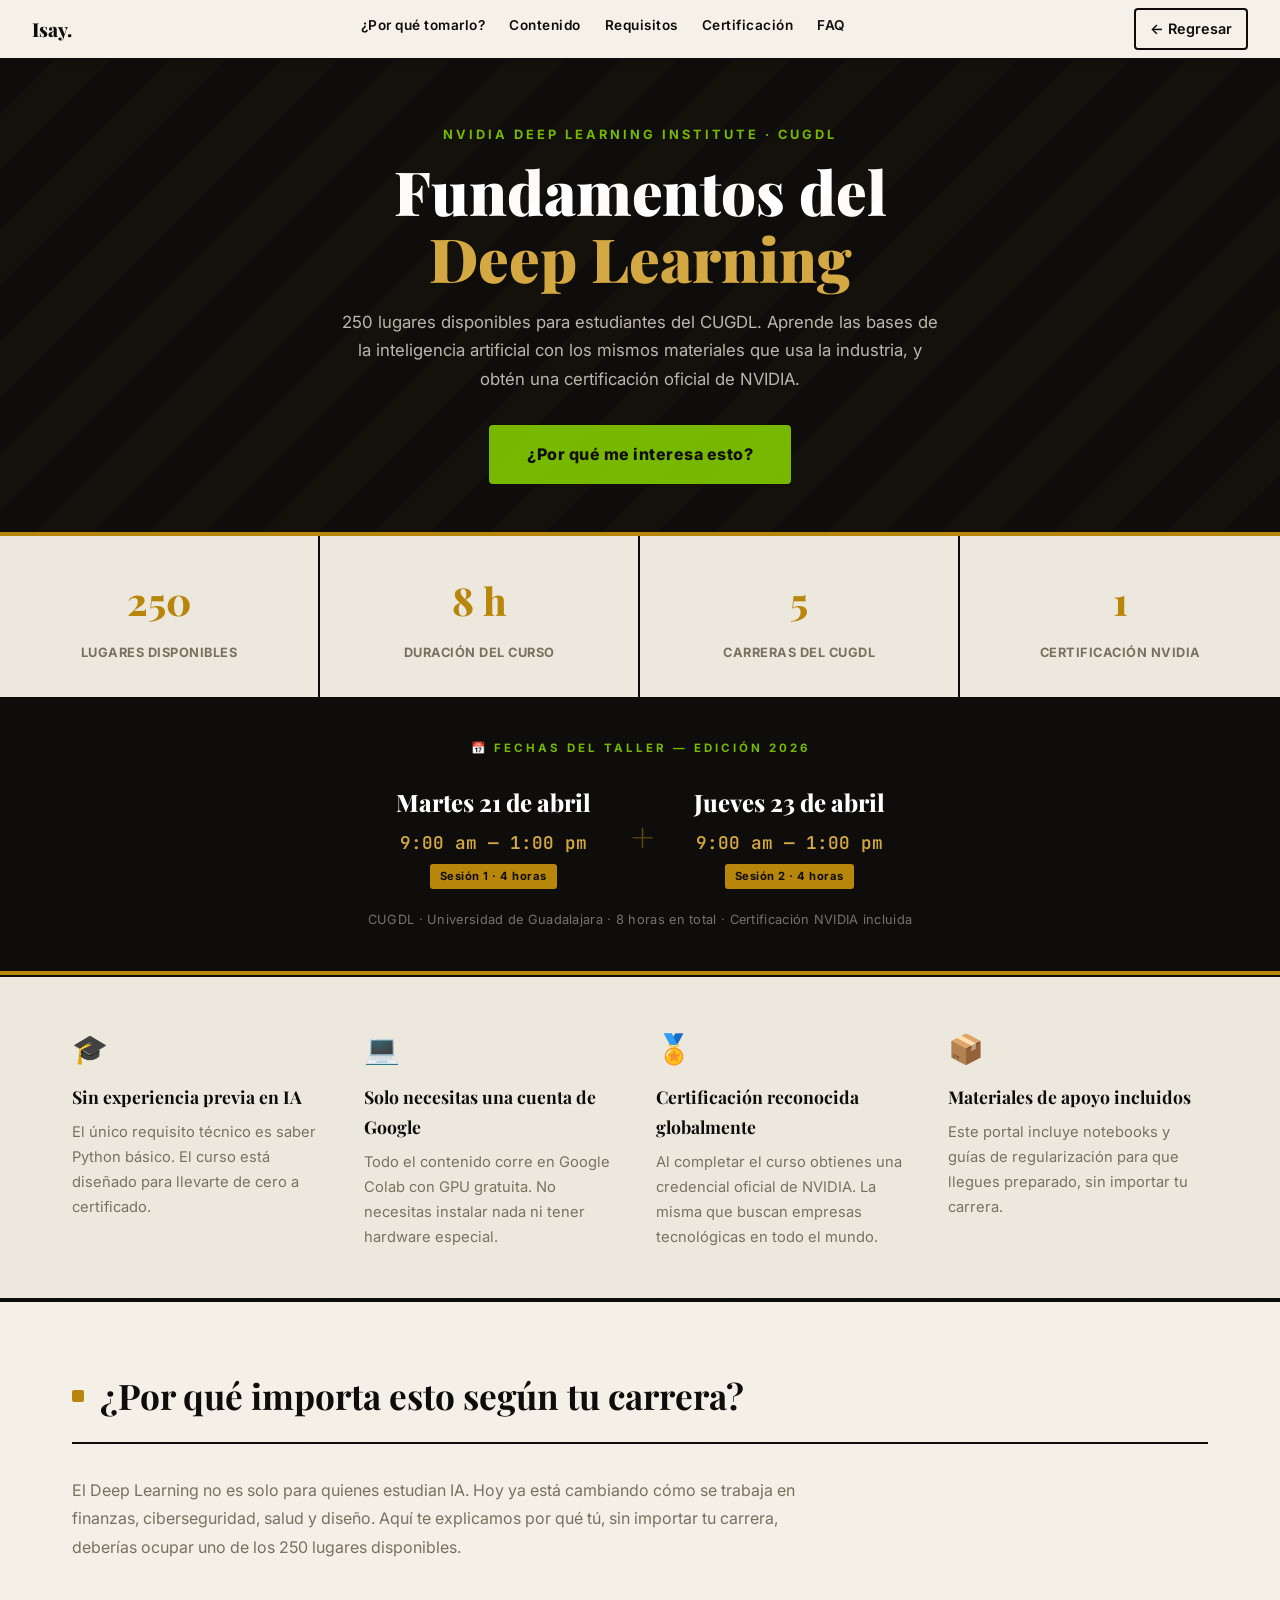
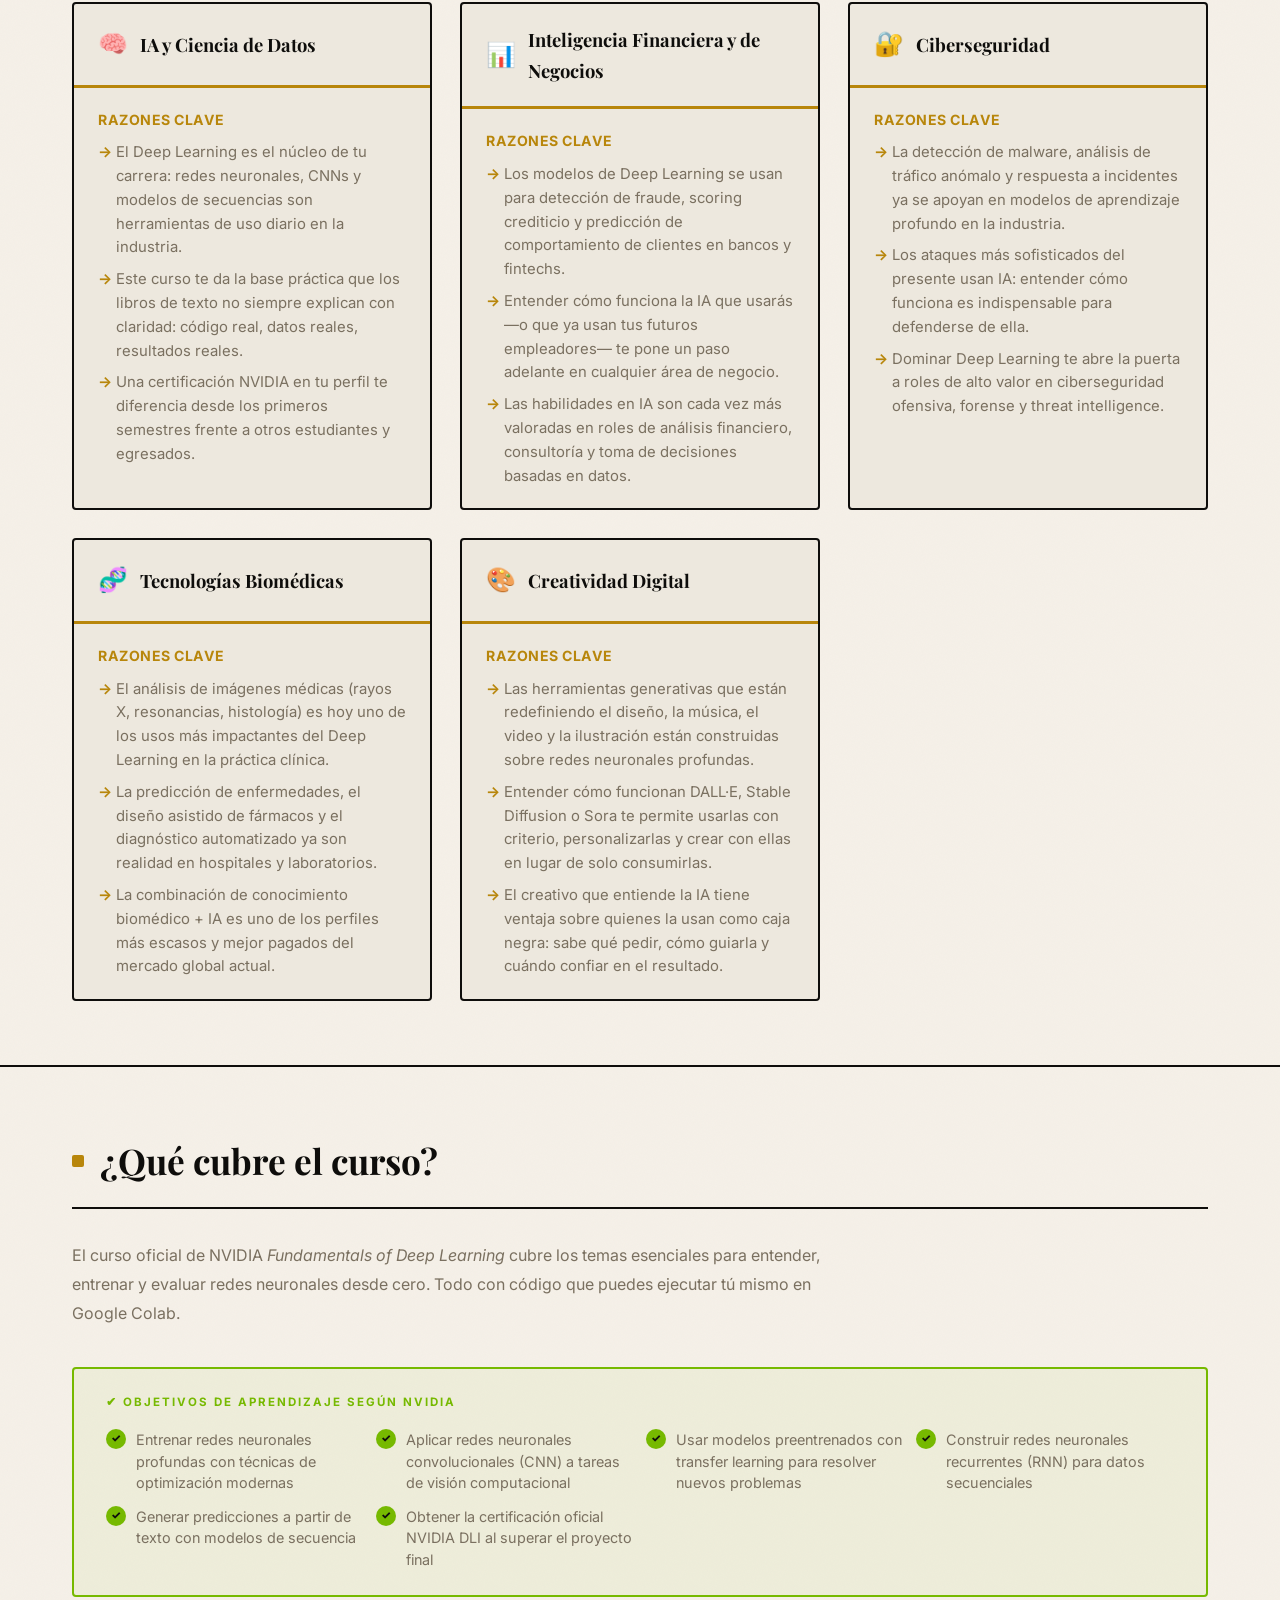
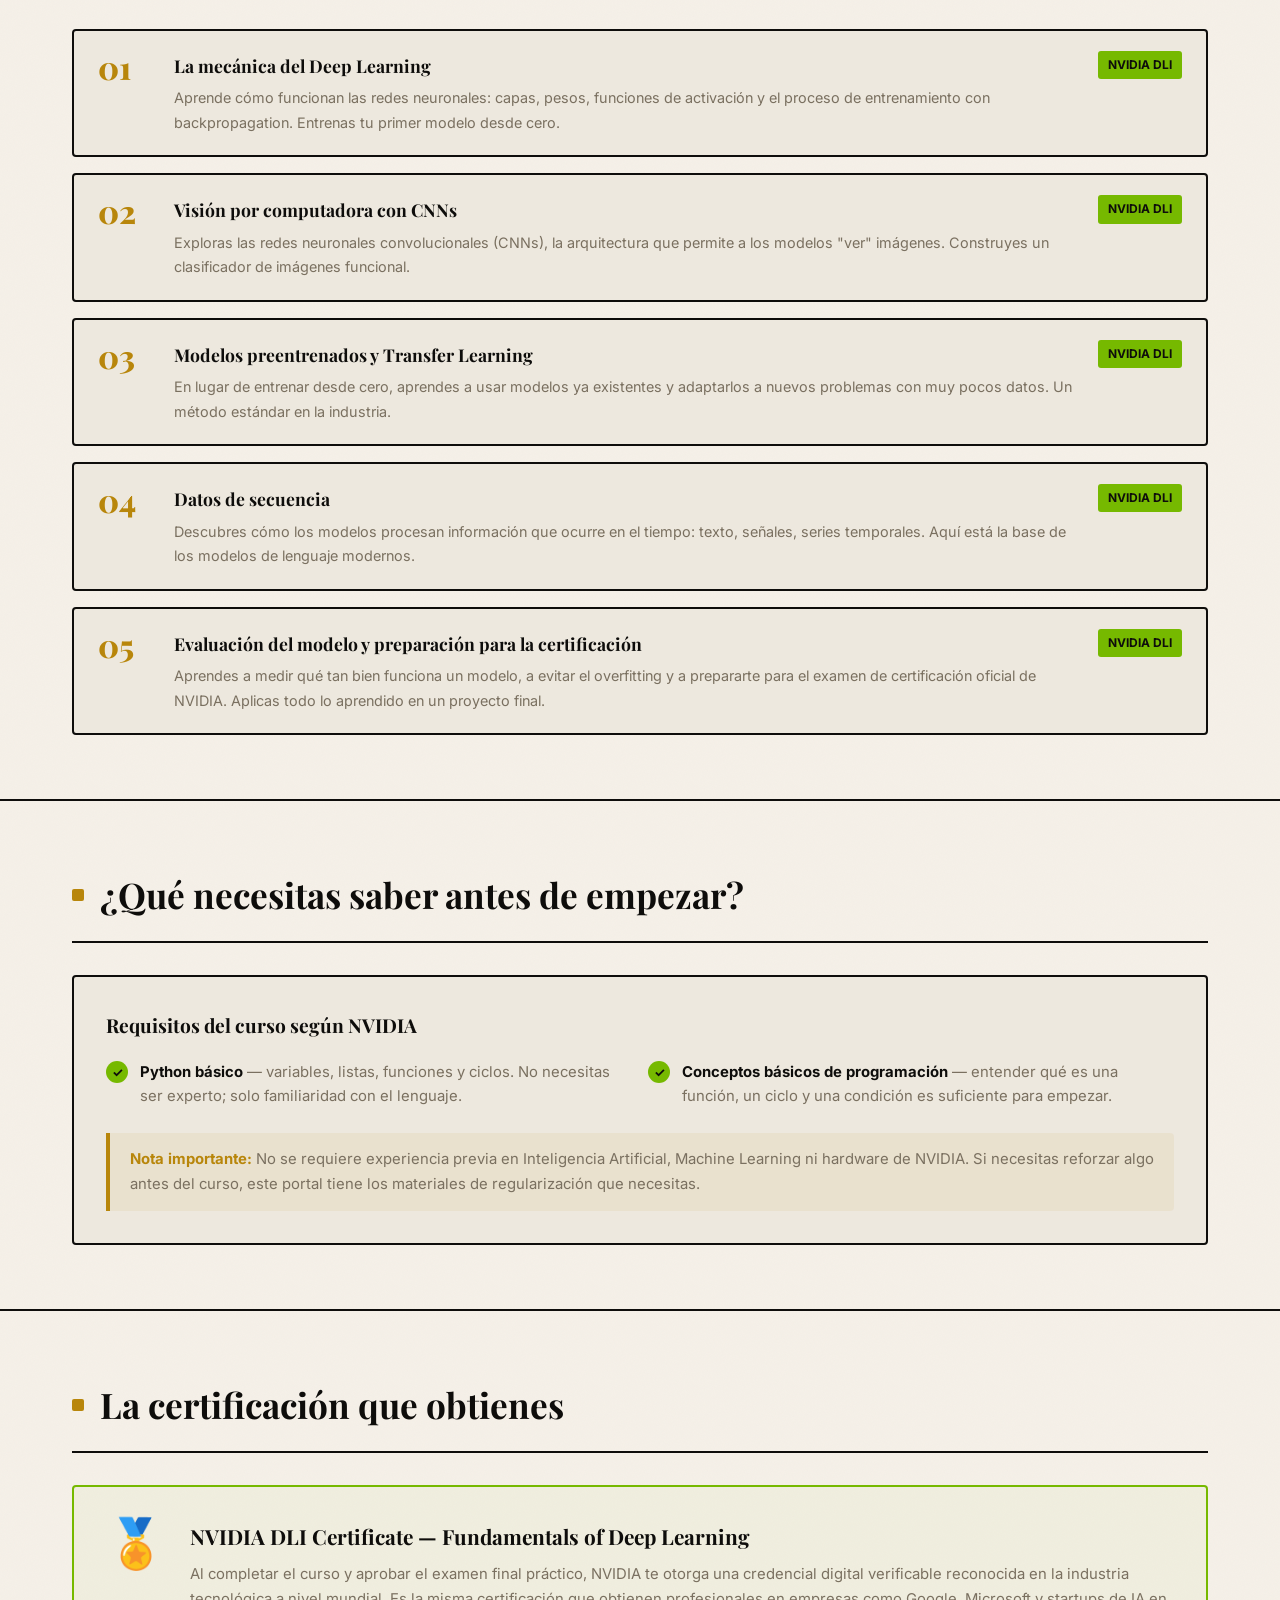
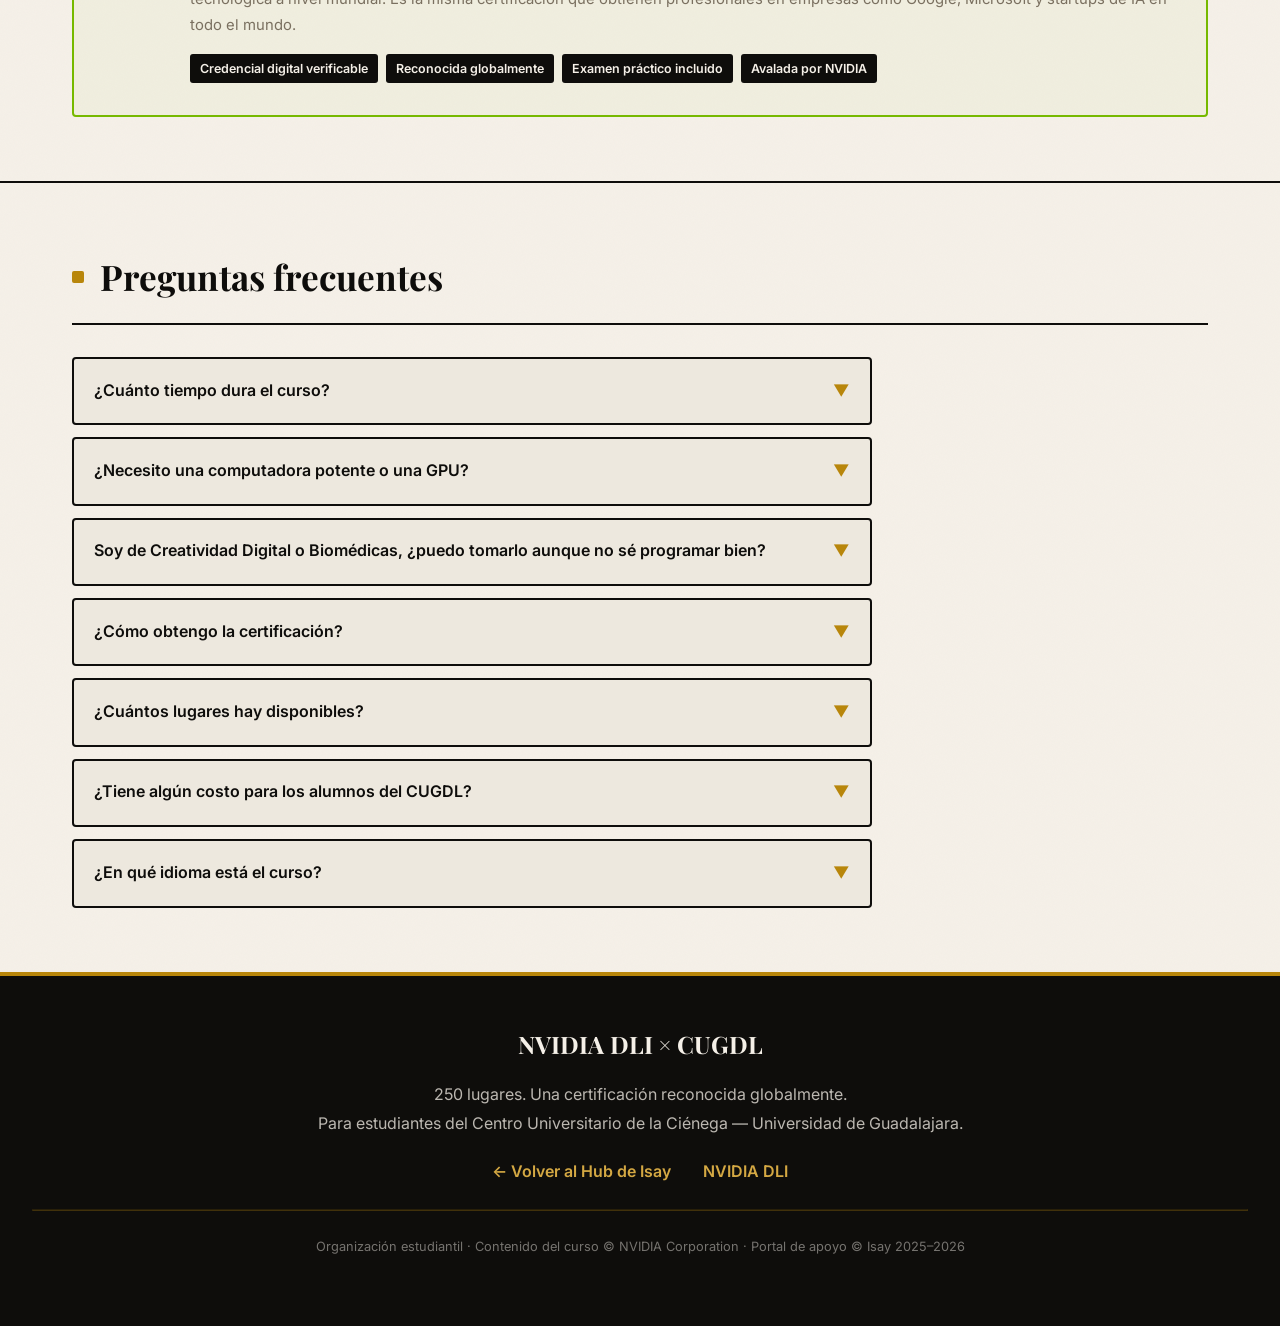
==== commit 8997fe8f: "Add files via upload" ====
--- a/nvidia-dli/index.html
+++ b/nvidia-dli/index.html
@@ -451,9 +451,79 @@
       .masthead { padding: 3rem 1rem 2.5rem; }
       .stats-bar { grid-template-columns: 1fr 1fr; }
     }
+  
+    /* ── NAV UNIFIED ── */
+    .nav-wrap {
+      position: fixed; top: 0; width: 100%; z-index: 100;
+      background: rgba(245,240,232,0.94); backdrop-filter: blur(12px);
+      border-bottom: 1px solid rgba(14,13,11,0.25);
+    }
+    .nav-inner {
+      max-width: 1160px; margin: 0 auto;
+      display: flex; align-items: center; justify-content: space-between;
+      padding: 0 1.5rem; height: 56px;
+    }
+    .nav-brand {
+      font-family: 'Playfair Display', serif;
+      font-weight: 800; font-size: 1.2rem; color: #0e0d0b;
+      text-decoration: none; letter-spacing: -0.5px;
+    }
+    .nav-brand span { color: #b8860b; }
+    .nav-links-wrap { display: flex; align-items: center; gap: 1.5rem; }
+    #nav-menu { display: flex; gap: 1.5rem; list-style: none; margin: 0; padding: 0; }
+    #nav-menu a {
+      font-size: .78rem; font-weight: 600; color: #7a7060;
+      text-decoration: none; letter-spacing: .5px; text-transform: uppercase;
+      transition: color .2s;
+    }
+    #nav-menu a:hover { color: #b8860b; }
+    .nav-socials { display: flex; gap: .4rem; }
+    .nav-socials a {
+      width: 30px; height: 30px; border-radius: 50%;
+      display: flex; align-items: center; justify-content: center;
+      font-size: .78rem; text-decoration: none; color: #7a7060;
+      border: 1px solid rgba(14,13,11,0.25); transition: all .2s;
+    }
+    .nav-socials a:hover { background: #0e0d0b; color: #f5f0e8; border-color: #0e0d0b; }
+    #nav-toggle {
+      display: none; background: none; border: none;
+      font-size: 1.1rem; color: #0e0d0b; cursor: pointer;
+    }
+    @media (max-width: 640px) {
+      #nav-menu { display: none; flex-direction: column; }
+      #nav-menu.open {
+        display: flex; position: absolute; top: 56px; left: 0; right: 0;
+        background: #f5f0e8; padding: 1rem 1.5rem;
+        border-bottom: 2px solid #0e0d0b; gap: .75rem; z-index: 200;
+      }
+      #nav-toggle { display: block; }
+      .nav-socials { display: none; }
+    }
+
   </style>
 </head>
 <body>
+
+<div class="nav-wrap">
+  <div class="nav-inner">
+    <a href="../index.html" class="nav-brand">Isay<span>.</span></a>
+    <div class="nav-links-wrap">
+      <ul id="nav-menu">
+        <li><a href="../index.html#semana">Esta Semana</a></li>
+        <li><a href="../index.html#eventos">Eventos</a></li>
+        <li><a href="../taller-excel/index.html">Taller Excel</a></li>
+        <li><a href="../nvidia-dli/index.html">NVIDIA DLI</a></li>
+        <li><a href="../oracle-apex/index.html">Oracle APEX</a></li>
+      </ul>
+      <div class="nav-socials">
+        <a id="nav-ig" href="https://www.instagram.com/miguel_isay/" target="_blank" title="Instagram"><i class="fab fa-instagram"></i></a>
+        <a id="nav-x"  href="https://x.com/miguel_isay" target="_blank" title="X"><i class="fab fa-x-twitter"></i></a>
+        <a id="nav-li" href="https://www.linkedin.com/in/miguel-morales7" target="_blank" title="LinkedIn"><i class="fab fa-linkedin-in"></i></a>
+      </div>
+      <button id="nav-toggle"><i class="fas fa-bars"></i></button>
+    </div>
+  </div>
+</div>
 
   <!-- NAV -->
   <nav>
@@ -880,5 +950,17 @@
       });
     });
   </script>
+<script>
+  /* ── mobile nav toggle ── */
+  const navToggle = document.getElementById('nav-toggle');
+  if (navToggle) {
+    navToggle.addEventListener('click', () => {
+      document.getElementById('nav-menu').classList.toggle('open');
+    });
+    document.querySelectorAll('#nav-menu a').forEach(a => a.addEventListener('click', () => {
+      document.getElementById('nav-menu').classList.remove('open');
+    }));
+  }
+</script>
 </body>
 </html>
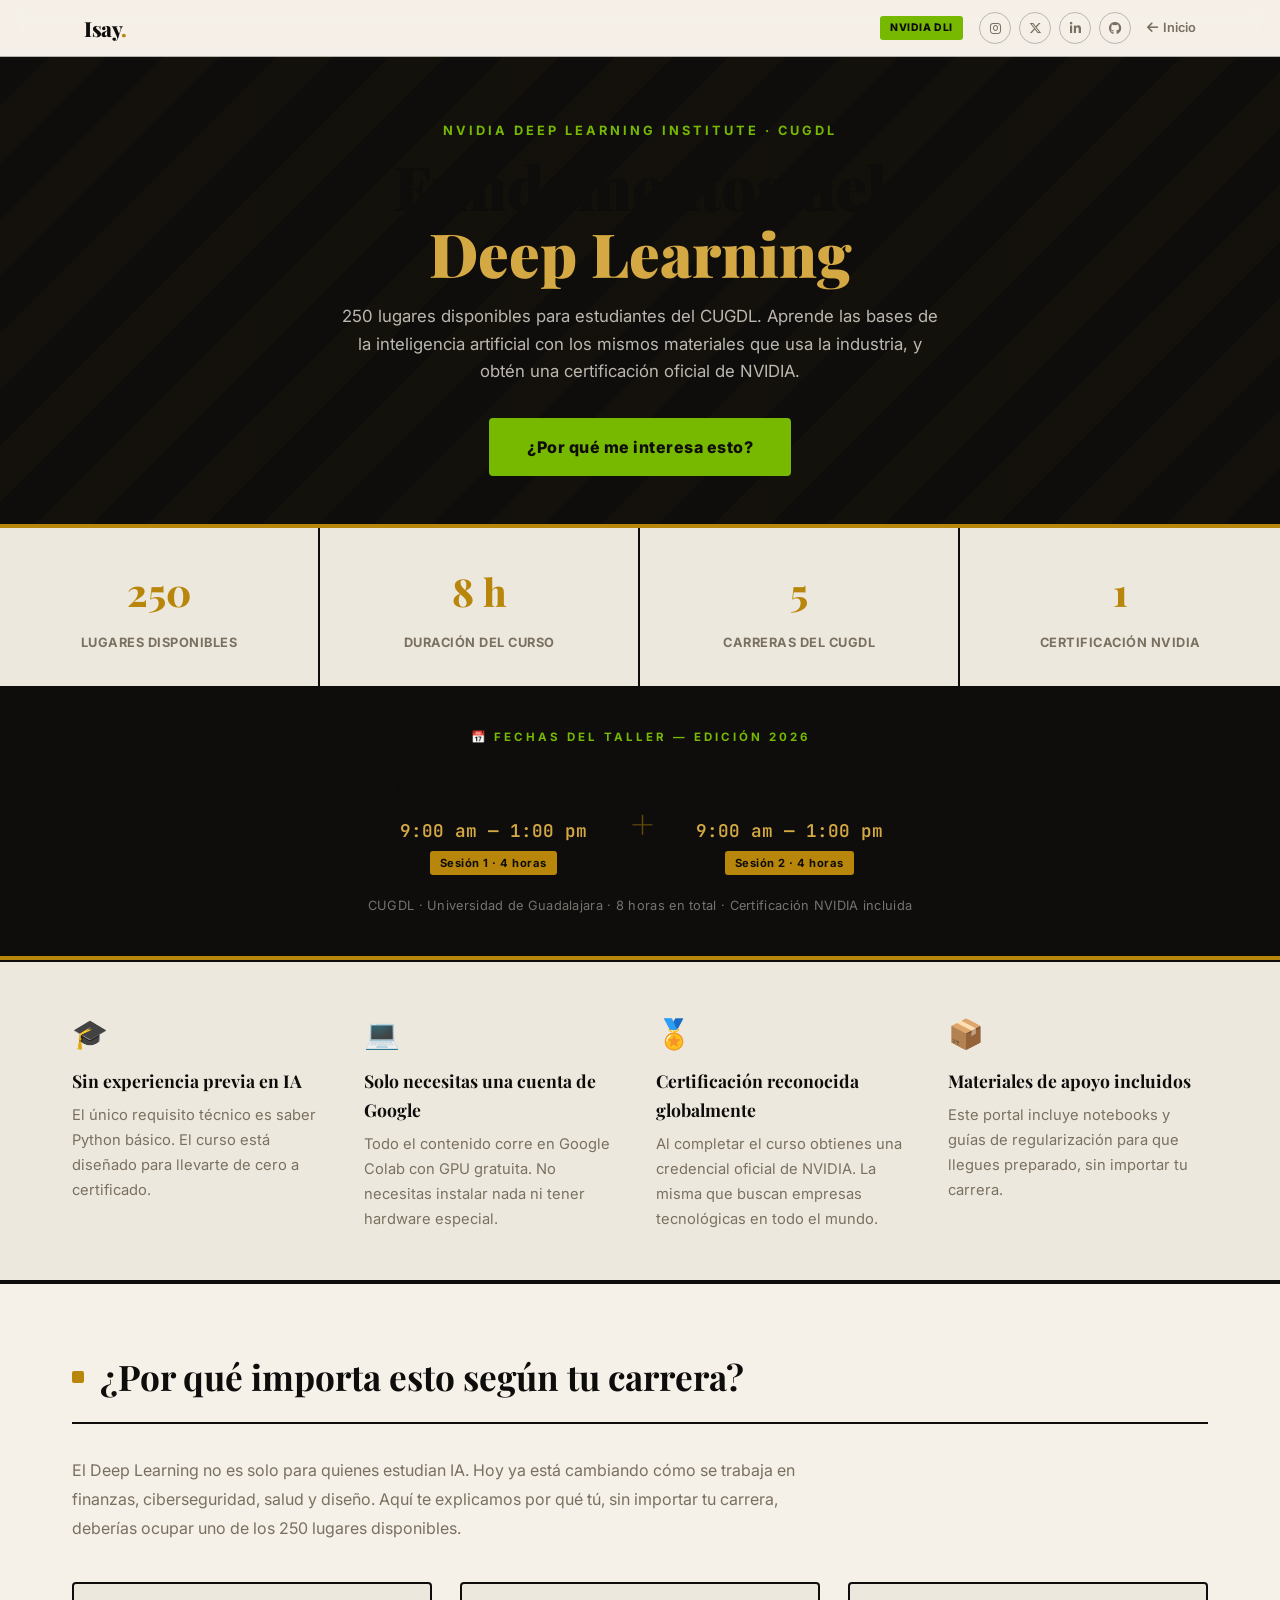
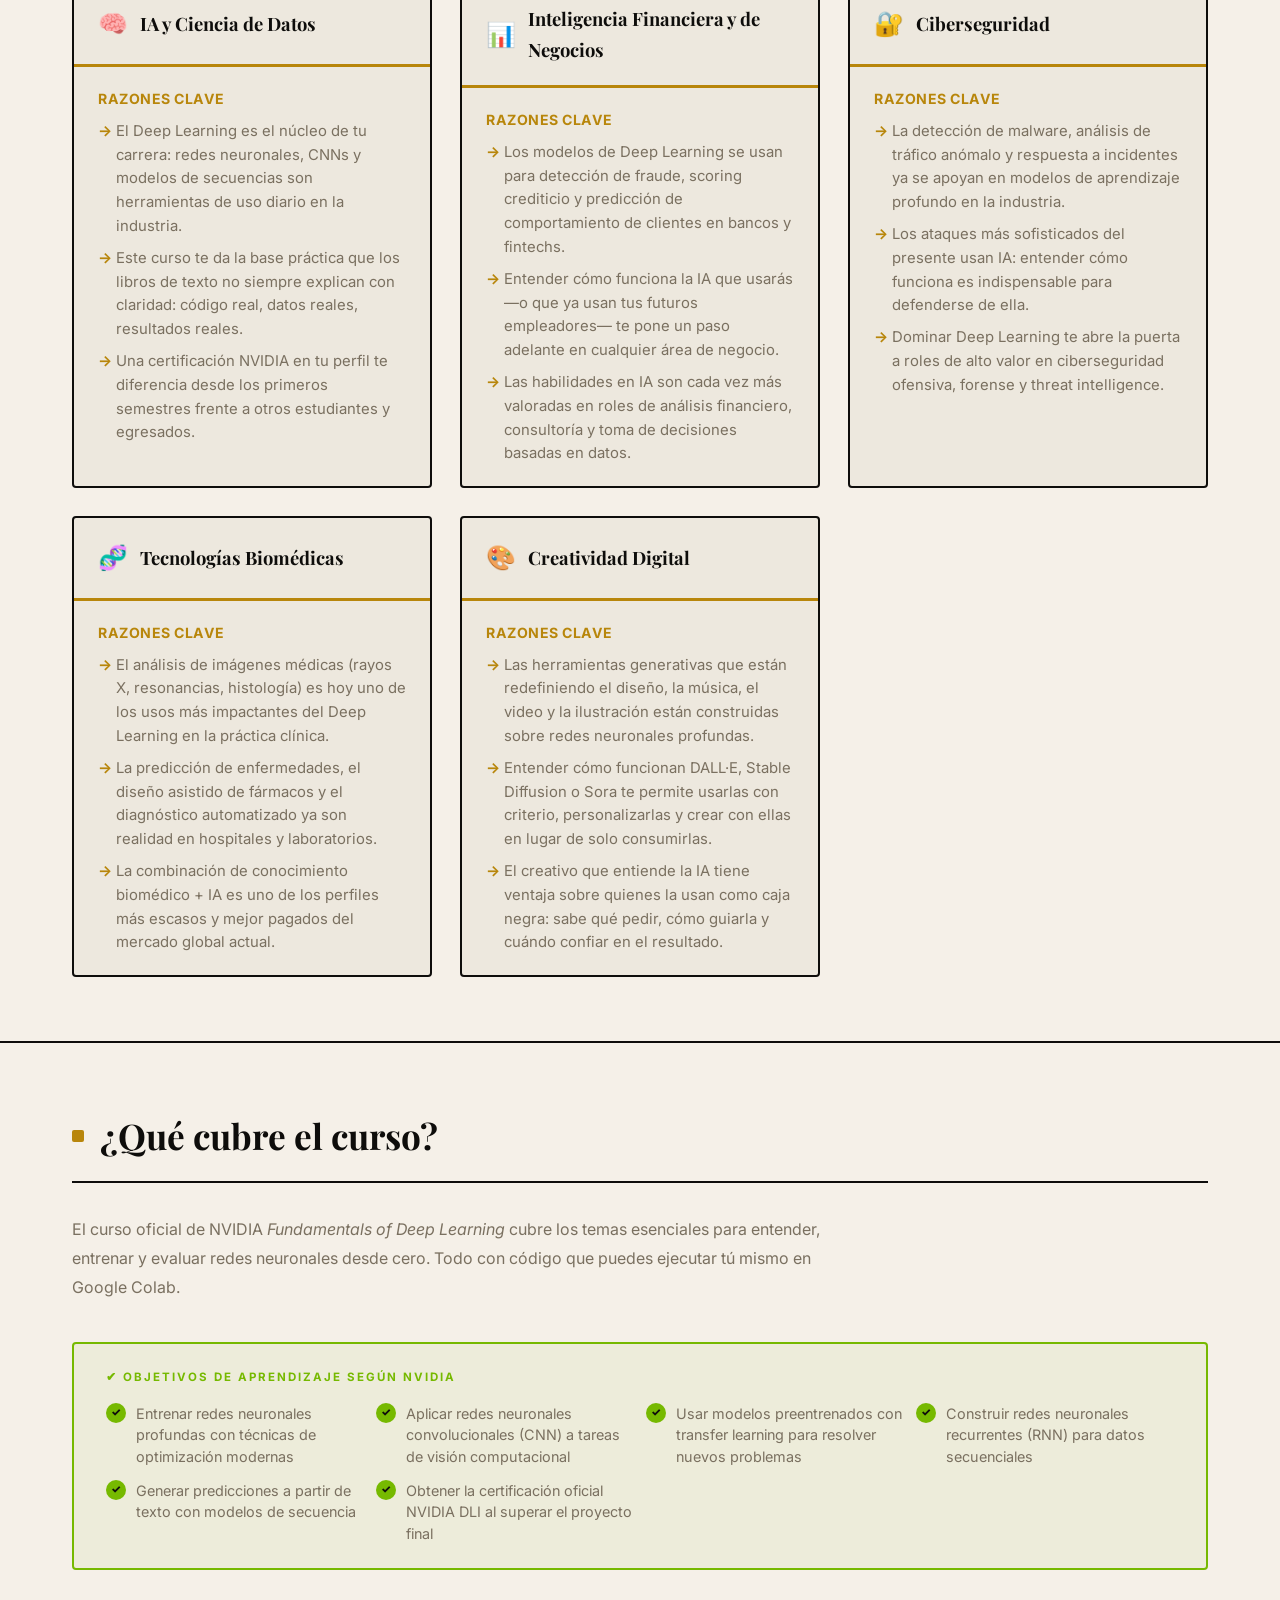
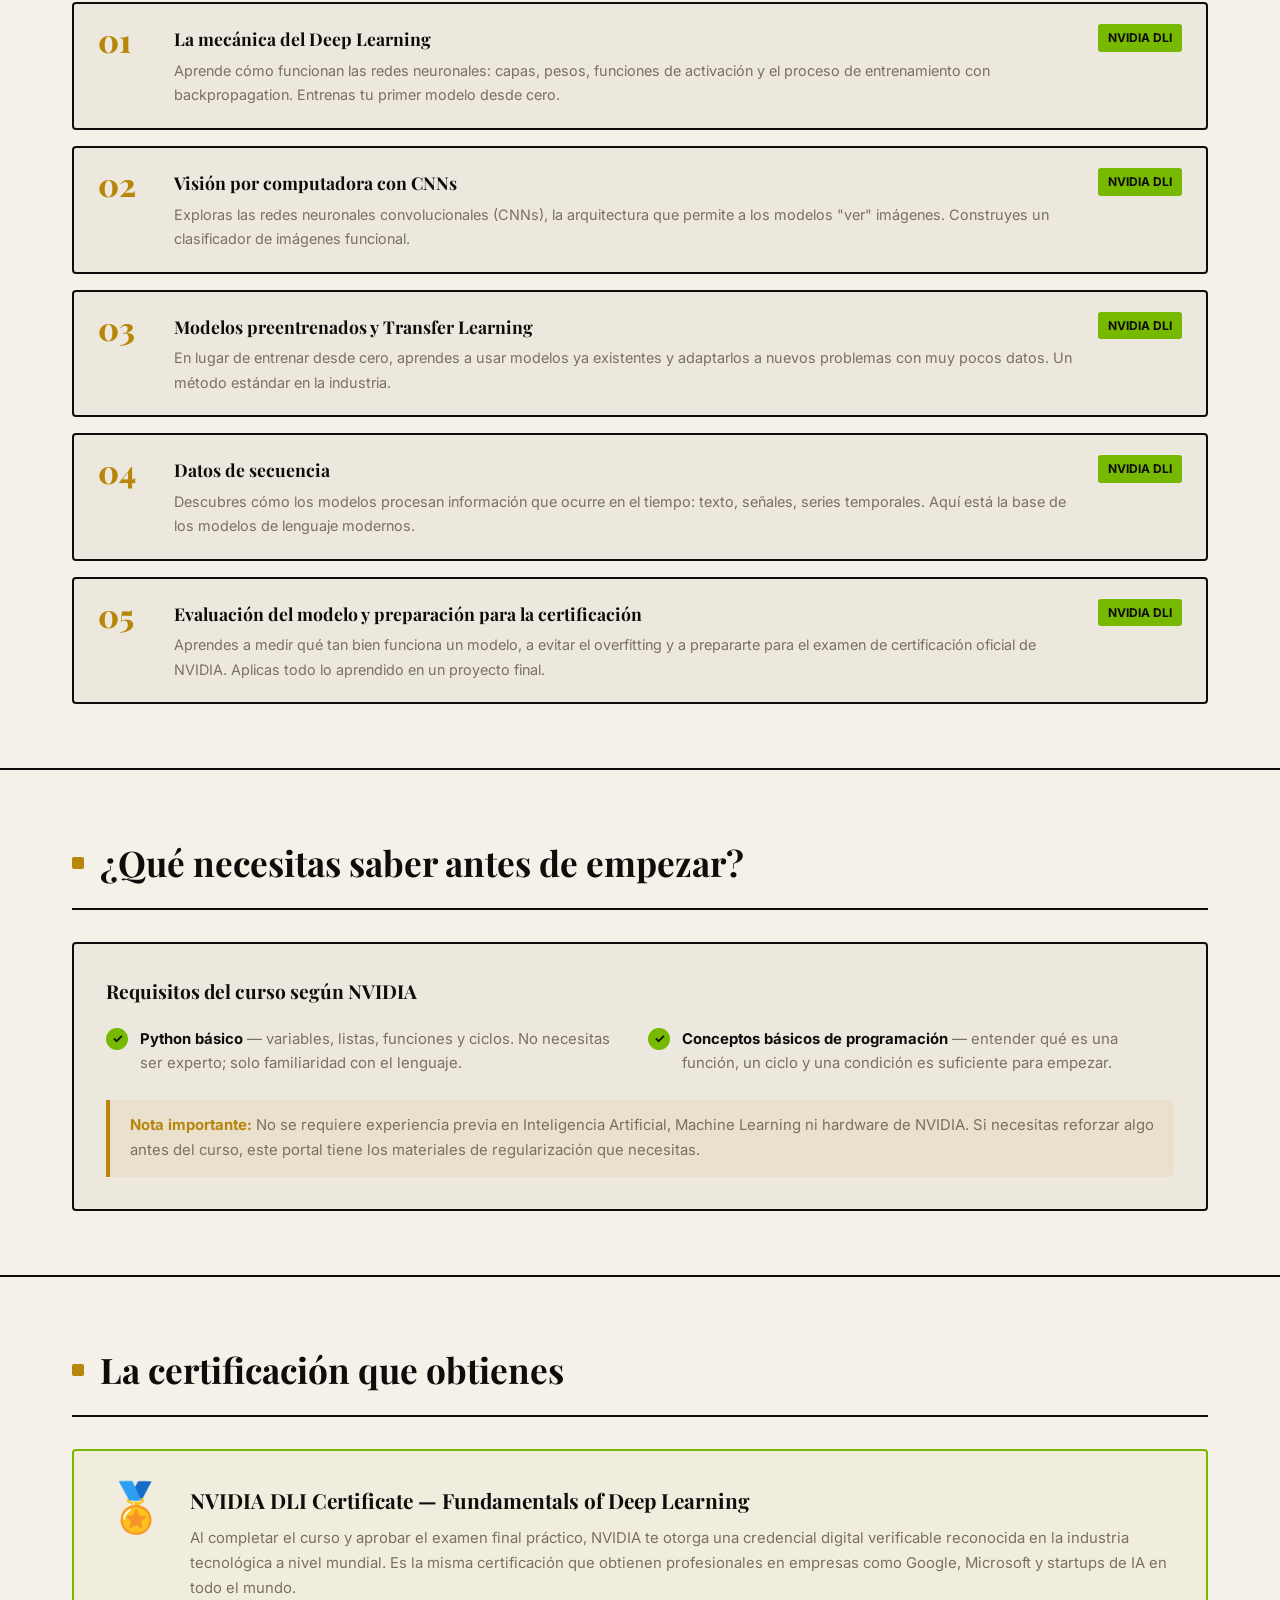
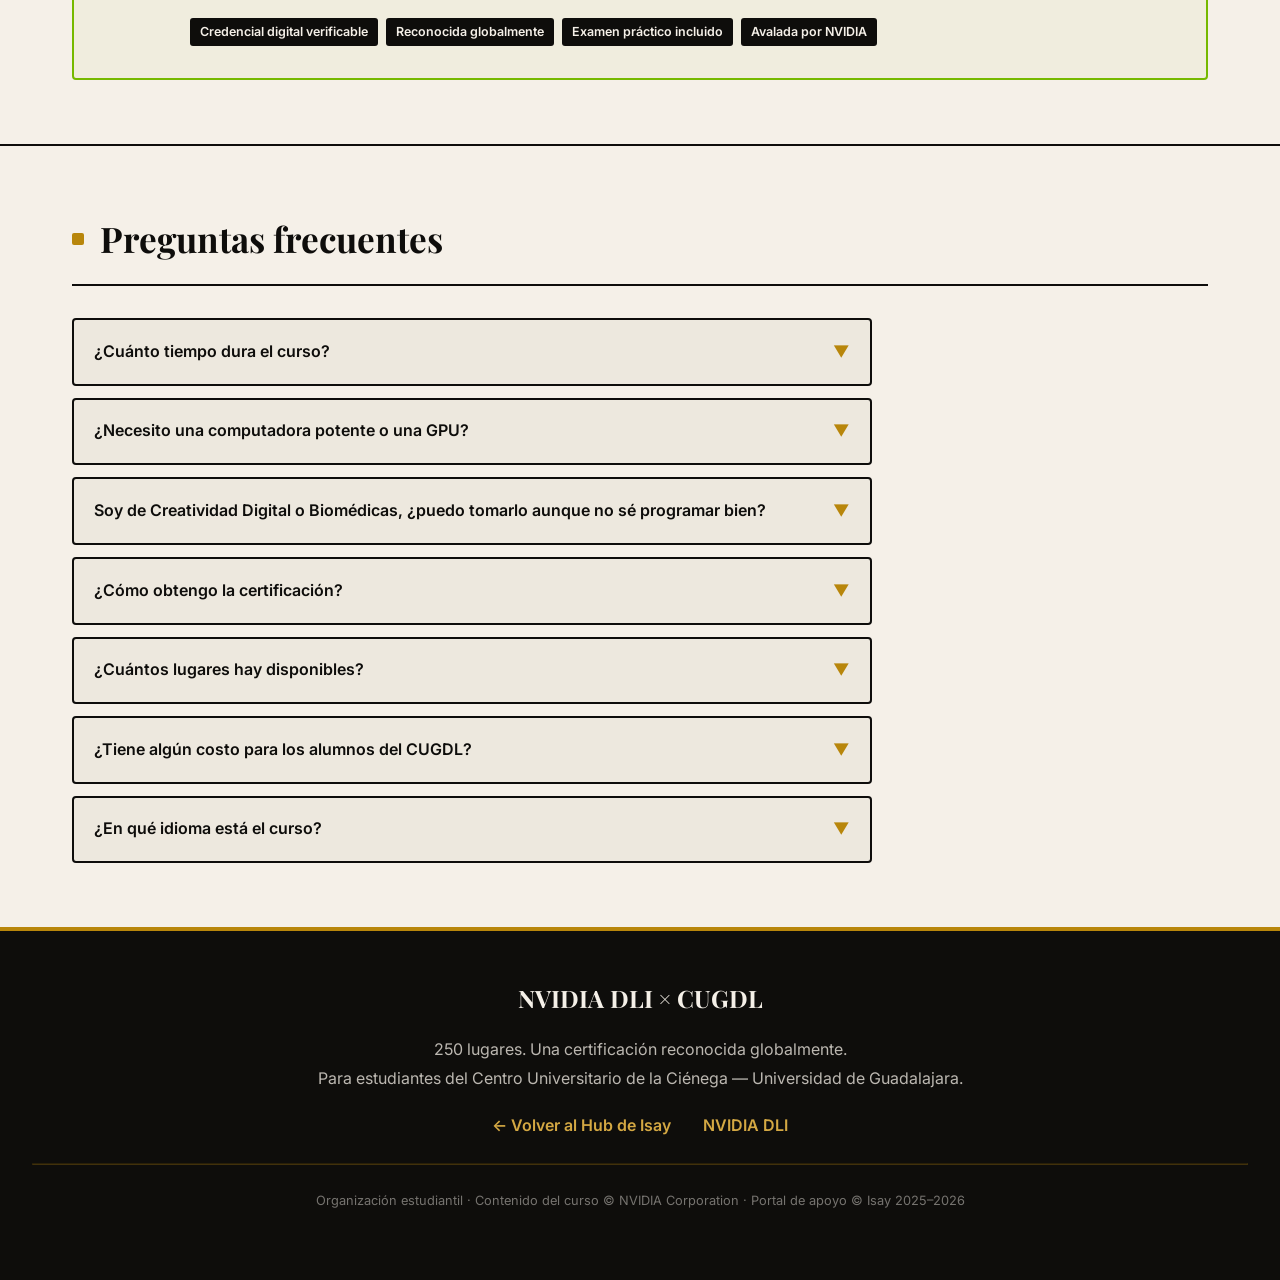
==== commit 0cee8c80: "Refactor: navbar unificado, shared CSS, GitHub links, fixes mobile" ====
--- a/nvidia-dli/index.html
+++ b/nvidia-dli/index.html
@@ -7,30 +7,12 @@
   <meta name="description" content="250 lugares disponibles. Certifícate en Deep Learning con NVIDIA sin importar tu carrera. Sin experiencia previa en IA requerida." />
   <link rel="preconnect" href="https://fonts.googleapis.com" />
   <link href="https://fonts.googleapis.com/css2?family=Playfair+Display:ital,wght@0,700;0,800;0,900;1,700&family=Inter:wght@300;400;500;600;700;800&family=JetBrains+Mono:wght@400;600&display=swap" rel="stylesheet" />
+  <link rel="stylesheet" href="https://cdnjs.cloudflare.com/ajax/libs/font-awesome/6.5.0/css/all.min.css" />
+  <link rel="stylesheet" href="../isay-shared.css" />
   <style>
+    /* ── Colores específicos de esta página ── */
     :root {
-      --paper:   #f5f0e8;
-      --paper2:  #ede8de;
-      --paper3:  #e4ddd0;
-      --ink:     #0e0d0b;
-      --gold:    #b8860b;
-      --gold-lt: #d4a843;
-      --muted:   #7a7060;
-      --teal:    #1a7a68;
-      --red:     #8b1a1a;
-      --nvidia:  #76b900;
-      --white:   #ffffff;
-    }
-    * { margin: 0; padding: 0; box-sizing: border-box; }
-    html { scroll-behavior: smooth; }
-
-    body {
-      font-family: 'Inter', sans-serif;
-      background-color: var(--paper);
-      background-image: url('data:image/svg+xml,<svg width="100" height="100" xmlns="http://www.w3.org/2000/svg"><filter id="n"><feTurbulence type="fractalNoise" baseFrequency="0.9" numOctaves="4"/></filter><rect width="100" height="100" fill="%230e0d0b" filter="url(%23n)" opacity="0.025"/></svg>');
-      color: var(--ink);
-      line-height: 1.7;
-      overflow-x: hidden;
+      --nvidia: #76b900;
     }
 
     /* ── NAV ── */
@@ -41,27 +23,7 @@
       justify-content: space-between; height: 60px;
       box-shadow: 0 2px 4px rgba(14,13,11,.08);
     }
-    .nav-logo {
-      font-family: 'Playfair Display', serif; font-weight: 800;
-      font-size: 1.2rem; color: var(--ink); text-decoration: none;
-    }
-    .nav-logo:hover { color: var(--gold); }
-    .nav-links { display: flex; gap: 1.5rem; }
-    .nav-links a {
-      color: var(--ink); text-decoration: none; font-size: .85rem;
-      font-weight: 600; letter-spacing: .5px; border-bottom: 2px solid transparent;
-      padding-bottom: 4px; transition: color .2s, border-color .2s;
-    }
-    .nav-links a:hover { color: var(--gold); border-color: var(--gold); }
-    .btn-nav {
-      display: inline-flex; align-items: center; gap: 6px;
-      color: var(--ink); text-decoration: none; font-weight: 600;
-      font-size: .9rem; border: 2px solid var(--ink); padding: 7px 14px;
-      border-radius: 4px; transition: all .2s;
-    }
-    .btn-nav:hover { background: var(--ink); color: var(--paper); }
-
-    main { margin-top: 60px; }
+    main { margin-top: 56px; }
 
     /* ── MASTHEAD ── */
     .masthead {
@@ -452,54 +414,6 @@
       .stats-bar { grid-template-columns: 1fr 1fr; }
     }
   
-    /* ── NAV UNIFIED ── */
-    .nav-wrap {
-      position: fixed; top: 0; width: 100%; z-index: 100;
-      background: rgba(245,240,232,0.94); backdrop-filter: blur(12px);
-      border-bottom: 1px solid rgba(14,13,11,0.25);
-    }
-    .nav-inner {
-      max-width: 1160px; margin: 0 auto;
-      display: flex; align-items: center; justify-content: space-between;
-      padding: 0 1.5rem; height: 56px;
-    }
-    .nav-brand {
-      font-family: 'Playfair Display', serif;
-      font-weight: 800; font-size: 1.2rem; color: #0e0d0b;
-      text-decoration: none; letter-spacing: -0.5px;
-    }
-    .nav-brand span { color: #b8860b; }
-    .nav-links-wrap { display: flex; align-items: center; gap: 1.5rem; }
-    #nav-menu { display: flex; gap: 1.5rem; list-style: none; margin: 0; padding: 0; }
-    #nav-menu a {
-      font-size: .78rem; font-weight: 600; color: #7a7060;
-      text-decoration: none; letter-spacing: .5px; text-transform: uppercase;
-      transition: color .2s;
-    }
-    #nav-menu a:hover { color: #b8860b; }
-    .nav-socials { display: flex; gap: .4rem; }
-    .nav-socials a {
-      width: 30px; height: 30px; border-radius: 50%;
-      display: flex; align-items: center; justify-content: center;
-      font-size: .78rem; text-decoration: none; color: #7a7060;
-      border: 1px solid rgba(14,13,11,0.25); transition: all .2s;
-    }
-    .nav-socials a:hover { background: #0e0d0b; color: #f5f0e8; border-color: #0e0d0b; }
-    #nav-toggle {
-      display: none; background: none; border: none;
-      font-size: 1.1rem; color: #0e0d0b; cursor: pointer;
-    }
-    @media (max-width: 640px) {
-      #nav-menu { display: none; flex-direction: column; }
-      #nav-menu.open {
-        display: flex; position: absolute; top: 56px; left: 0; right: 0;
-        background: #f5f0e8; padding: 1rem 1.5rem;
-        border-bottom: 2px solid #0e0d0b; gap: .75rem; z-index: 200;
-      }
-      #nav-toggle { display: block; }
-      .nav-socials { display: none; }
-    }
-
   </style>
 </head>
 <body>
@@ -507,36 +421,18 @@
 <div class="nav-wrap">
   <div class="nav-inner">
     <a href="../index.html" class="nav-brand">Isay<span>.</span></a>
-    <div class="nav-links-wrap">
-      <ul id="nav-menu">
-        <li><a href="../index.html#semana">Esta Semana</a></li>
-        <li><a href="../index.html#eventos">Eventos</a></li>
-        <li><a href="../taller-excel/index.html">Taller Excel</a></li>
-        <li><a href="../nvidia-dli/index.html">NVIDIA DLI</a></li>
-        <li><a href="../oracle-apex/index.html">Oracle APEX</a></li>
-      </ul>
+    <div class="nav-right">
+      <span class="nav-chip" style="background: var(--nvidia); color: var(--ink);">NVIDIA DLI</span>
       <div class="nav-socials">
-        <a id="nav-ig" href="https://www.instagram.com/miguel_isay/" target="_blank" title="Instagram"><i class="fab fa-instagram"></i></a>
-        <a id="nav-x"  href="https://x.com/miguel_isay" target="_blank" title="X"><i class="fab fa-x-twitter"></i></a>
-        <a id="nav-li" href="https://www.linkedin.com/in/miguel-morales7" target="_blank" title="LinkedIn"><i class="fab fa-linkedin-in"></i></a>
-      </div>
-      <button id="nav-toggle"><i class="fas fa-bars"></i></button>
+        <a href="https://www.instagram.com/miguel_isay/" target="_blank" title="Instagram"><i class="fab fa-instagram"></i></a>
+        <a href="https://x.com/miguel_isay" target="_blank" title="X"><i class="fab fa-x-twitter"></i></a>
+        <a href="https://www.linkedin.com/in/miguel-morales7" target="_blank" title="LinkedIn"><i class="fab fa-linkedin-in"></i></a>
+        <a href="https://github.com/I-say" target="_blank" title="GitHub"><i class="fab fa-github"></i></a>
+      </div>
+      <a href="../index.html" class="nav-back"><i class="fas fa-arrow-left"></i> Inicio</a>
     </div>
   </div>
 </div>
-
-  <!-- NAV -->
-  <nav>
-    <a href="../" class="nav-logo">Isay.</a>
-    <div class="nav-links">
-      <a href="#por-que">¿Por qué tomarlo?</a>
-      <a href="#contenido">Contenido</a>
-      <a href="#requisitos">Requisitos</a>
-      <a href="#certificacion">Certificación</a>
-      <a href="#faq">FAQ</a>
-    </div>
-    <a href="../" class="btn-nav">← Regresar</a>
-  </nav>
 
   <main>
 
--- a/isay-shared.css
+++ b/isay-shared.css
@@ -0,0 +1,180 @@
+/*
+  isay-shared.css
+  Estilos base compartidos por todas las páginas del portafolio de Isay.
+  Variables, reset, body, textura, scrollbar y nav unificado.
+  ─────────────────────────────────────────────────────────────────────
+*/
+
+/* ── VARIABLES ── */
+:root {
+  --ink:           #0e0d0b;
+  --paper:         #f5f0e8;
+  --paper2:        #ede8de;
+  --paper3:        #e4ddd0;
+  --gold:          #b8860b;
+  --gold-lt:       #d4a843;
+  --muted:         #7a7060;
+  --teal:          #1a7a68;
+  --red:           #8b1a1a;
+  --border:        rgba(14, 13, 11, 0.12);
+  --border-strong: rgba(14, 13, 11, 0.25);
+  --shadow:        0 2px 16px rgba(14, 13, 11, 0.08);
+  --r:             8px;
+}
+
+/* ── RESET ── */
+*, *::before, *::after {
+  margin: 0;
+  padding: 0;
+  box-sizing: border-box;
+}
+
+html {
+  scroll-behavior: smooth;
+  font-size: 16px;
+}
+
+body {
+  font-family: 'Inter', sans-serif;
+  background: var(--paper);
+  color: var(--ink);
+  line-height: 1.65;
+  overflow-x: hidden;
+  position: relative;
+}
+
+/* Textura de papel */
+body::before {
+  content: '';
+  position: fixed;
+  inset: 0;
+  z-index: 0;
+  pointer-events: none;
+  background-image: url("data:image/svg+xml,%3Csvg viewBox='0 0 256 256' xmlns='http://www.w3.org/2000/svg'%3E%3Cfilter id='noise'%3E%3CfeTurbulence type='fractalNoise' baseFrequency='0.9' numOctaves='4' stitchTiles='stitch'/%3E%3C/filter%3E%3Crect width='100%25' height='100%25' filter='url(%23noise)' opacity='1'/%3E%3C/svg%3E");
+  opacity: 0.025;
+  background-size: 180px;
+}
+
+/* Stacking context global */
+* {
+  position: relative;
+  z-index: 1;
+}
+
+/* ── SCROLLBAR ── */
+::-webkit-scrollbar       { width: 5px; }
+::-webkit-scrollbar-track { background: var(--paper2); }
+::-webkit-scrollbar-thumb { background: var(--gold); border-radius: 3px; }
+
+/* ══════════════════════════════════════════════════════════
+   NAV UNIFICADO
+   Funciona en todas las páginas. El index.html añade en su
+   propio <style> los estilos del menú completo (#nav-menu,
+   #nav-toggle, etc.). Las subpáginas usan .nav-right.
+   ══════════════════════════════════════════════════════════ */
+
+.nav-wrap {
+  position: fixed;
+  top: 0;
+  width: 100%;
+  z-index: 100;
+  background: rgba(245, 240, 232, 0.94);
+  backdrop-filter: blur(12px);
+  -webkit-backdrop-filter: blur(12px);
+  border-bottom: 1px solid var(--border-strong);
+}
+
+.nav-inner {
+  max-width: 1160px;
+  margin: 0 auto;
+  display: flex;
+  align-items: center;
+  justify-content: space-between;
+  padding: 0 1.5rem;
+  height: 56px;
+}
+
+.nav-brand {
+  font-family: 'Playfair Display', serif;
+  font-weight: 800;
+  font-size: 1.3rem;
+  color: var(--ink);
+  text-decoration: none;
+  letter-spacing: -0.5px;
+  flex-shrink: 0;
+}
+
+.nav-brand span {
+  color: var(--gold);
+}
+
+/* ── Nav subpáginas: chip + sociales + volver ── */
+.nav-right {
+  display: flex;
+  align-items: center;
+  gap: 1rem;
+}
+
+.nav-chip {
+  font-size: .65rem;
+  font-weight: 800;
+  letter-spacing: .6px;
+  text-transform: uppercase;
+  padding: 3px 10px;
+  border-radius: 3px;
+  color: #fff;
+  white-space: nowrap;
+}
+
+.nav-back {
+  display: flex;
+  align-items: center;
+  gap: 5px;
+  font-size: .8rem;
+  font-weight: 600;
+  color: var(--muted);
+  text-decoration: none;
+  transition: color .2s;
+  white-space: nowrap;
+}
+
+.nav-back:hover {
+  color: var(--gold);
+}
+
+/* Íconos sociales — usados en subpáginas y en index */
+.nav-socials {
+  display: flex;
+  gap: .5rem;
+}
+
+.nav-socials a {
+  width: 32px;
+  height: 32px;
+  border-radius: 50%;
+  display: flex;
+  align-items: center;
+  justify-content: center;
+  font-size: .8rem;
+  text-decoration: none;
+  color: var(--muted);
+  border: 1px solid var(--border-strong);
+  transition: all .2s;
+}
+
+.nav-socials a:hover {
+  background: var(--ink);
+  color: var(--paper);
+  border-color: var(--ink);
+}
+
+/* ── Nav móvil para subpáginas (ocultar sociales en pantallas pequeñas) ── */
+@media (max-width: 480px) {
+  .nav-socials {
+    display: none;
+  }
+
+  .nav-chip {
+    display: none;
+  }
+}
